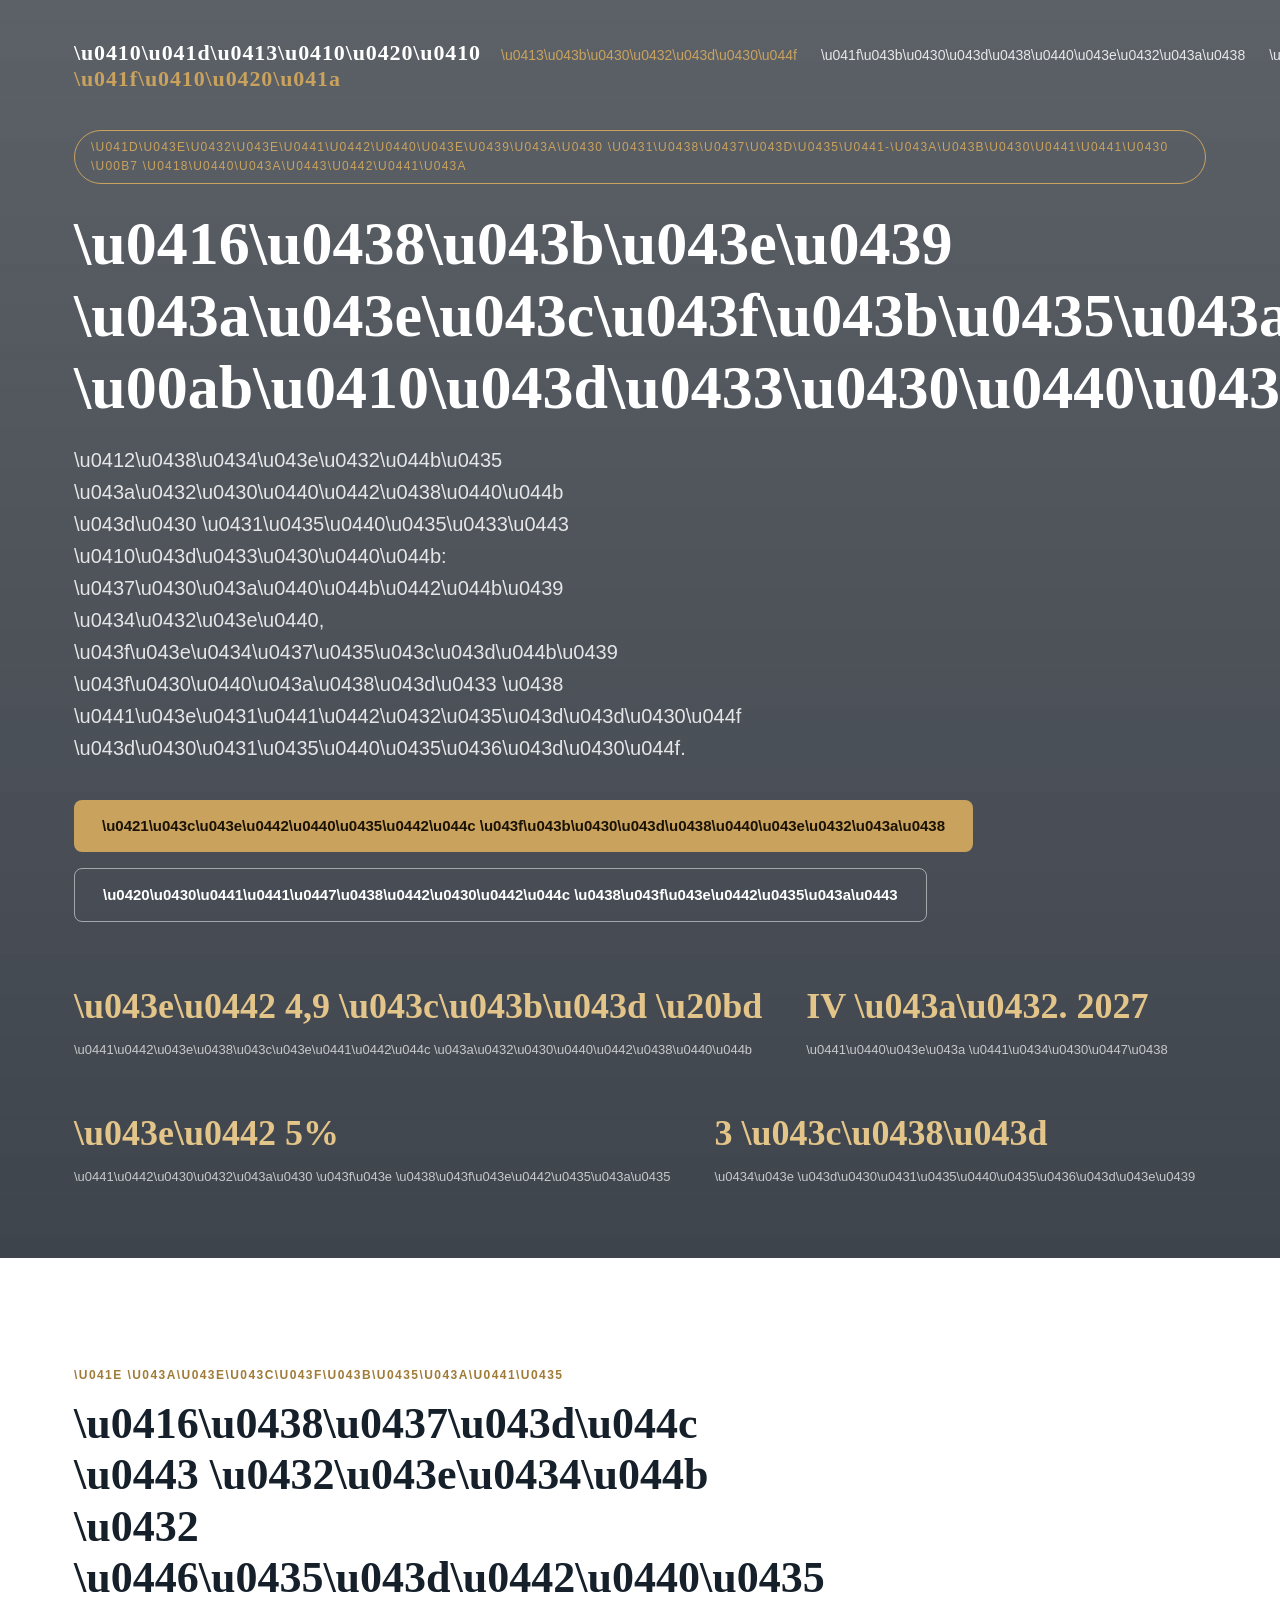
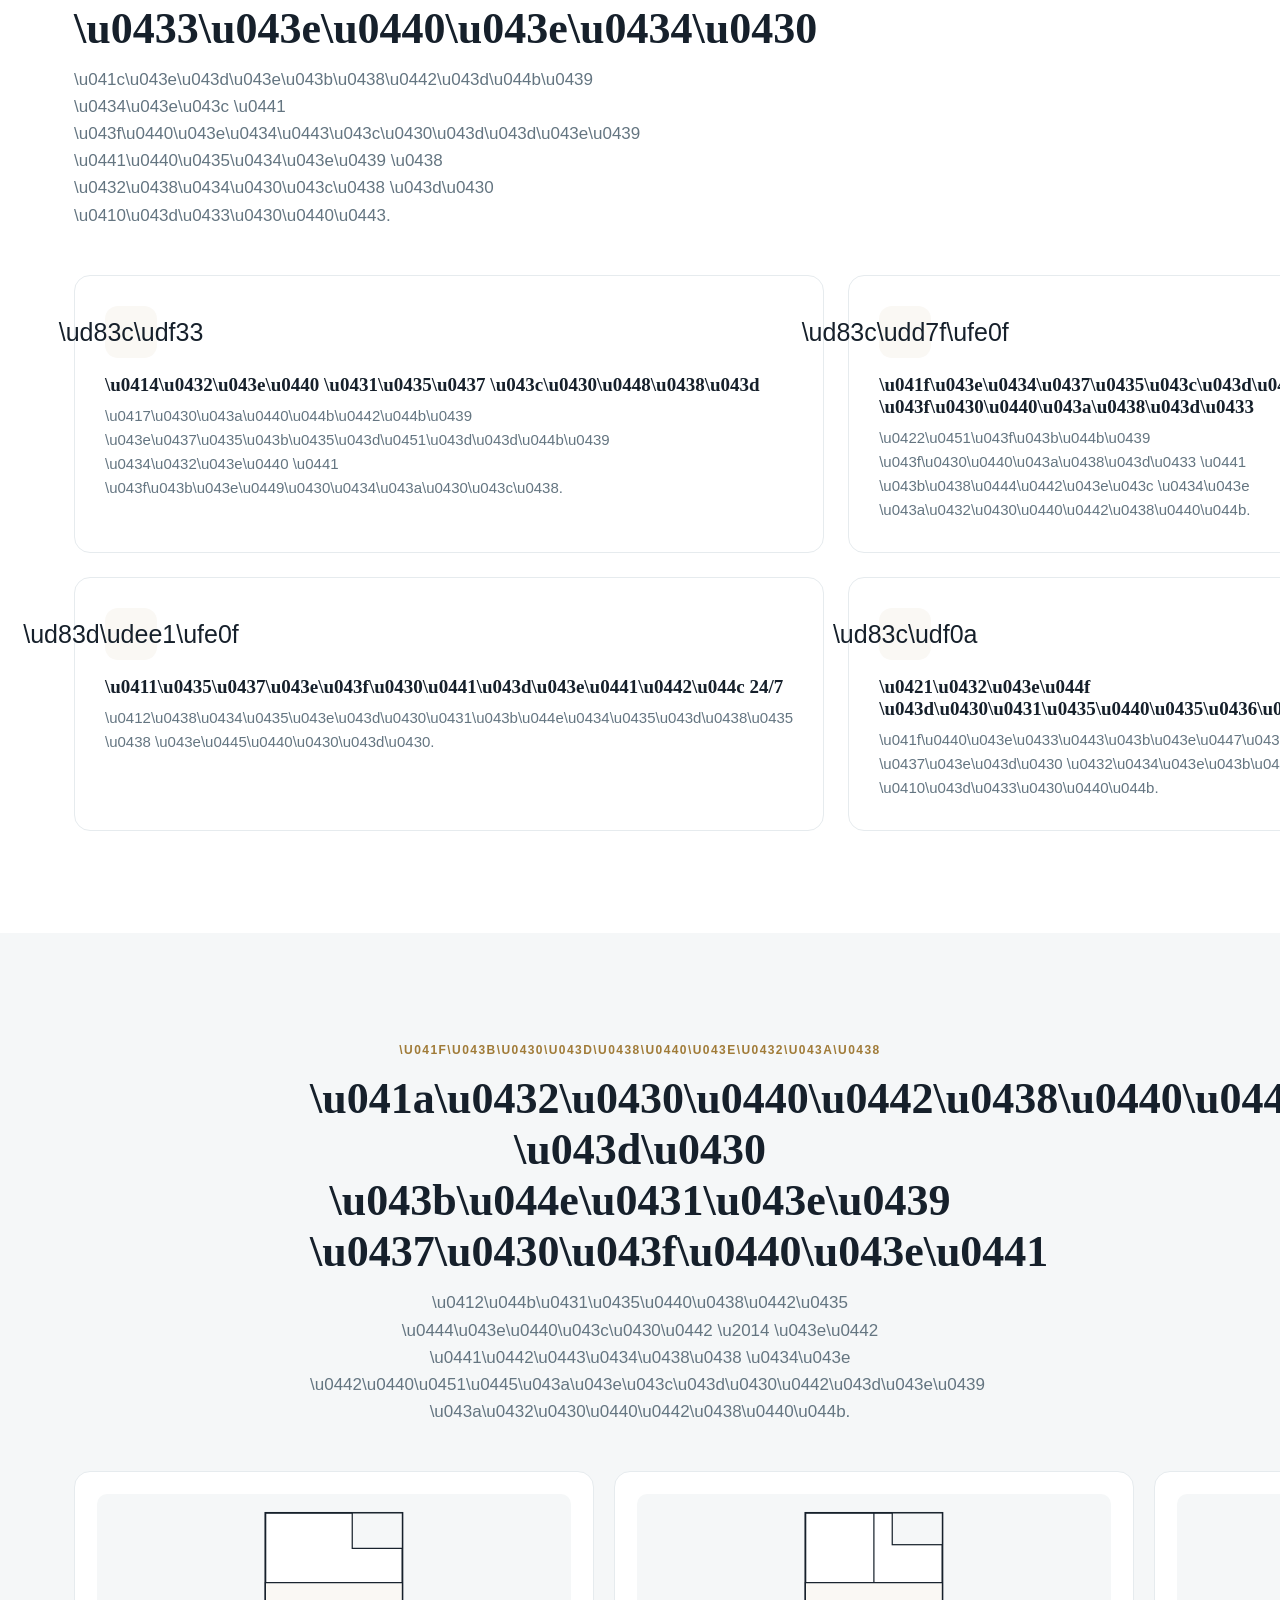
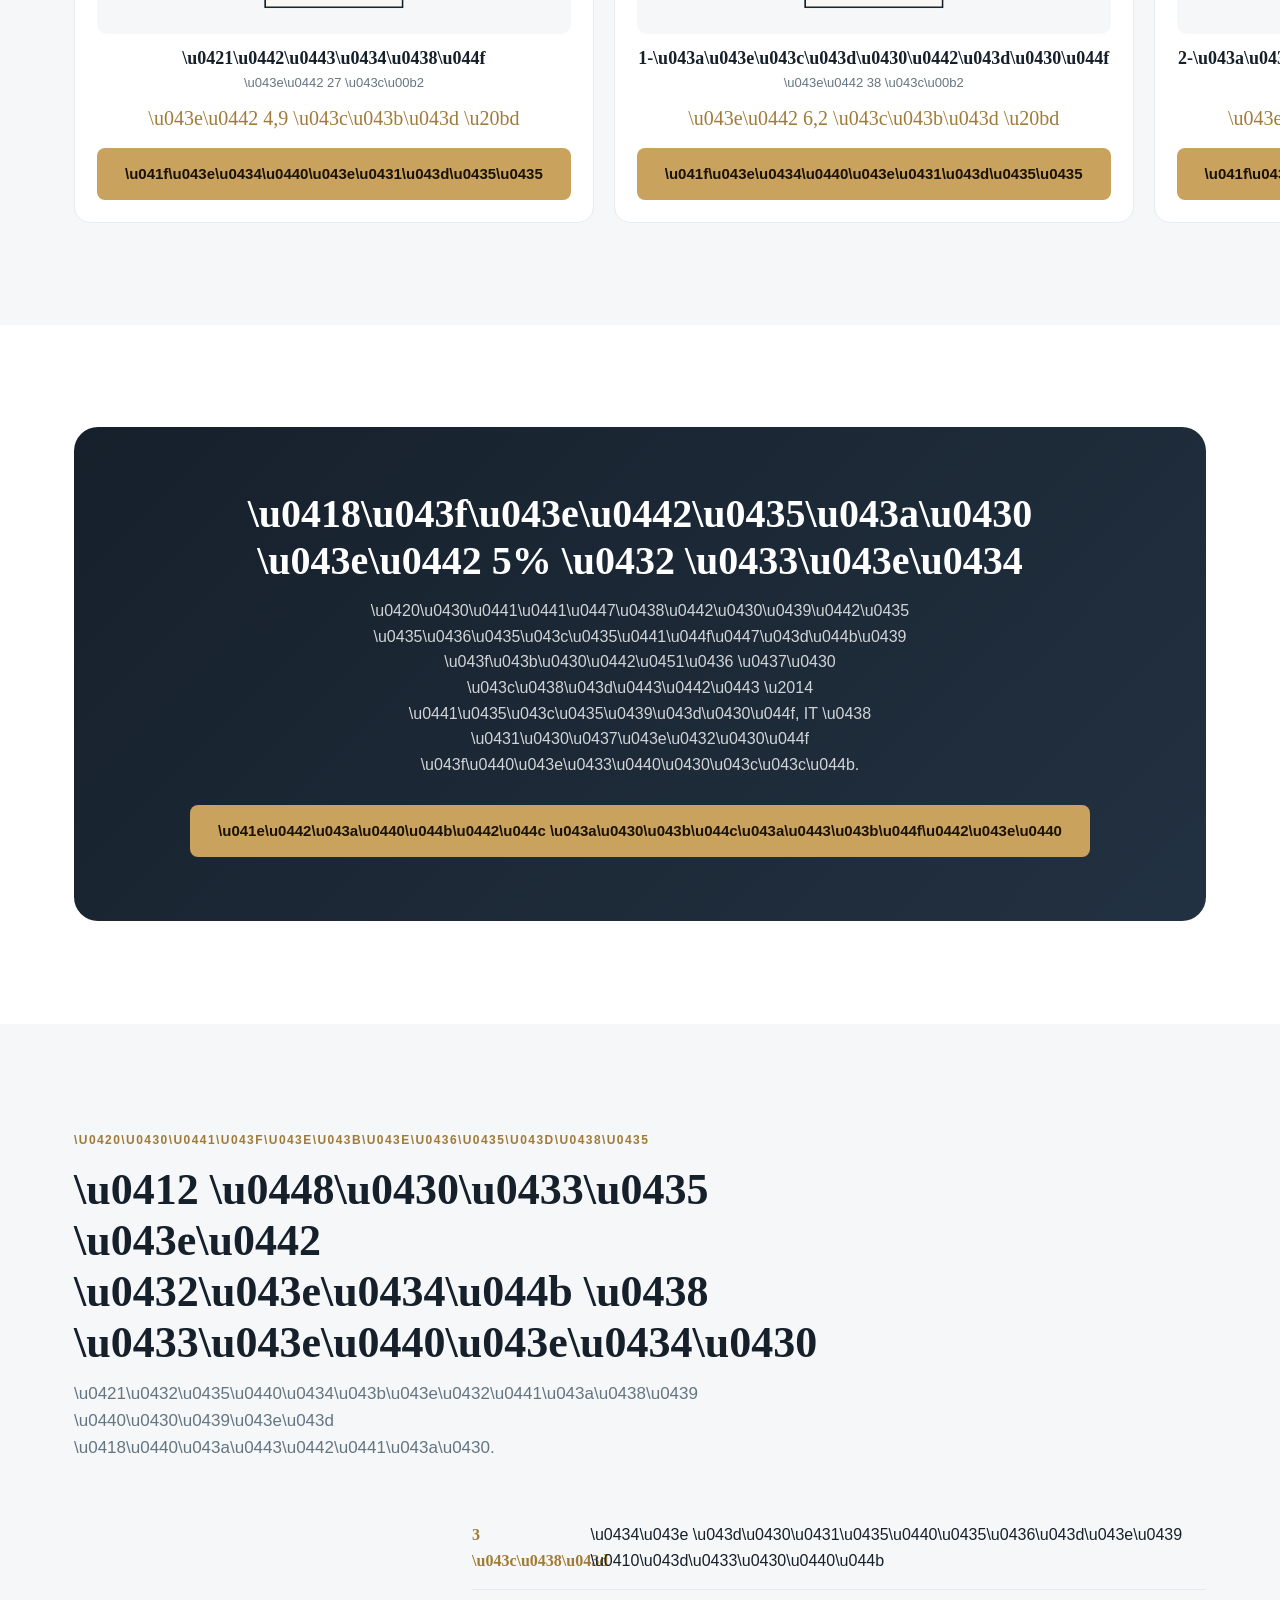
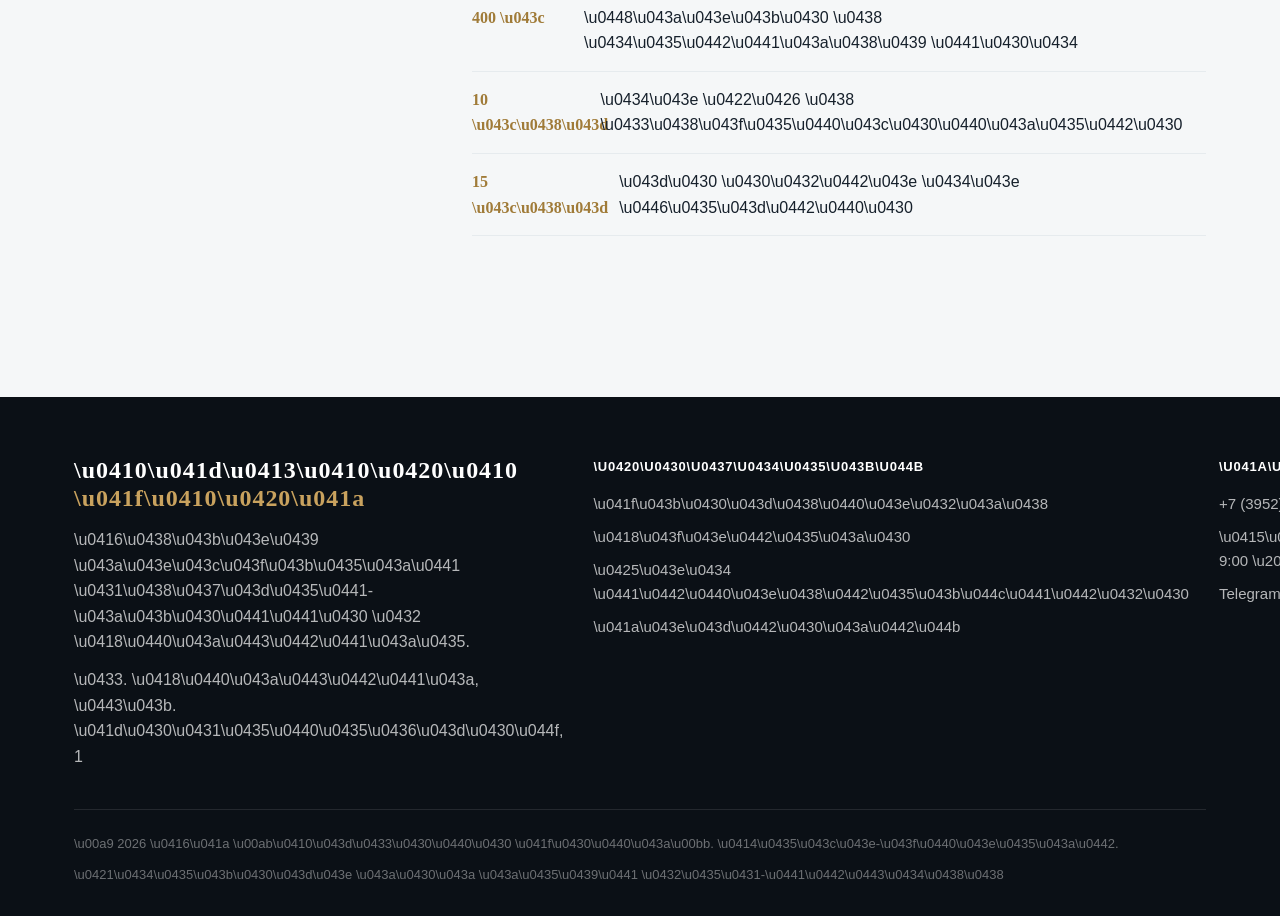
==== index.html @ db0d7a6c "Ядро сайта: style.css, app.js, index.html, .nojekyll" ====
<!DOCTYPE html>
<html lang="ru">
<head>
<meta charset="UTF-8">
<meta name="viewport" content="width=device-width, initial-scale=1.0">
<meta name="description" content="\u0416\u041a \u00ab\u0410\u043d\u0433\u0430\u0440\u0430 \u041f\u0430\u0440\u043a\u00bb \u2014 \u043d\u043e\u0432\u043e\u0441\u0442\u0440\u043e\u0439\u043a\u0430 \u0431\u0438\u0437\u043d\u0435\u0441-\u043a\u043b\u0430\u0441\u0441\u0430 \u0432 \u0418\u0440\u043a\u0443\u0442\u0441\u043a\u0435.">
<title>\u0416\u041a \u00ab\u0410\u043d\u0433\u0430\u0440\u0430 \u041f\u0430\u0440\u043a\u00bb \u2014 \u043d\u043e\u0432\u043e\u0441\u0442\u0440\u043e\u0439\u043a\u0430 \u0432 \u0418\u0440\u043a\u0443\u0442\u0441\u043a\u0435</title>
<link rel="stylesheet" href="style.css">
<script src="app.js" defer></script>
</head>
<body>
<header class="hdr" id="hdr"><div class="wrap nav">
  <a href="index.html" class="logo">\u0410\u041d\u0413\u0410\u0420\u0410<span> \u041f\u0410\u0420\u041a</span></a>
  <nav class="nav-links">
    <a href="index.html" class="active">\u0413\u043b\u0430\u0432\u043d\u0430\u044f</a>
    <a href="planirovki.html">\u041f\u043b\u0430\u043d\u0438\u0440\u043e\u0432\u043a\u0438</a>
    <a href="ipoteka.html">\u0418\u043f\u043e\u0442\u0435\u043a\u0430</a>
    <a href="progress.html">\u0425\u043e\u0434 \u0441\u0442\u0440\u043e\u0439\u043a\u0438</a>
    <a href="kontakty.html">\u041a\u043e\u043d\u0442\u0430\u043a\u0442\u044b</a>
  </nav>
  <div class="nav-right">
    <a href="tel:+73952505050" class="nav-phone">+7 (3952) 50-50-50</a>
    <a href="kontakty.html" class="btn">\u041e\u0441\u0442\u0430\u0432\u0438\u0442\u044c \u0437\u0430\u044f\u0432\u043a\u0443</a>
    <button class="burger" id="burger" aria-label="\u041c\u0435\u043d\u044e"><span></span><span></span><span></span></button>
  </div>
</div></header>
<div class="overlay" id="overlay"></div>
<nav class="mobile-menu" id="mobileMenu">
  <button class="m-close" id="mClose" aria-label="\u0417\u0430\u043a\u0440\u044b\u0442\u044c">&times;</button>
  <a href="index.html">\u0413\u043b\u0430\u0432\u043d\u0430\u044f</a>
  <a href="planirovki.html">\u041f\u043b\u0430\u043d\u0438\u0440\u043e\u0432\u043a\u0438</a>
  <a href="ipoteka.html">\u0418\u043f\u043e\u0442\u0435\u043a\u0430</a>
  <a href="progress.html">\u0425\u043e\u0434 \u0441\u0442\u0440\u043e\u0438\u0442\u0435\u043b\u044c\u0441\u0442\u0432\u0430</a>
  <a href="kontakty.html">\u041a\u043e\u043d\u0442\u0430\u043a\u0442\u044b</a>
  <a href="kontakty.html" class="btn">\u041e\u0441\u0442\u0430\u0432\u0438\u0442\u044c \u0437\u0430\u044f\u0432\u043a\u0443</a>
</nav>

<section class="hero"><div class="wrap">
  <span class="hero-tag">\u041d\u043e\u0432\u043e\u0441\u0442\u0440\u043e\u0439\u043a\u0430 \u0431\u0438\u0437\u043d\u0435\u0441-\u043a\u043b\u0430\u0441\u0441\u0430 \u00b7 \u0418\u0440\u043a\u0443\u0442\u0441\u043a</span>
  <h1>\u0416\u0438\u043b\u043e\u0439 \u043a\u043e\u043c\u043f\u043b\u0435\u043a\u0441 \u00ab\u0410\u043d\u0433\u0430\u0440\u0430&nbsp;\u041f\u0430\u0440\u043a\u00bb</h1>
  <p class="sub">\u0412\u0438\u0434\u043e\u0432\u044b\u0435 \u043a\u0432\u0430\u0440\u0442\u0438\u0440\u044b \u043d\u0430 \u0431\u0435\u0440\u0435\u0433\u0443 \u0410\u043d\u0433\u0430\u0440\u044b: \u0437\u0430\u043a\u0440\u044b\u0442\u044b\u0439 \u0434\u0432\u043e\u0440, \u043f\u043e\u0434\u0437\u0435\u043c\u043d\u044b\u0439 \u043f\u0430\u0440\u043a\u0438\u043d\u0433 \u0438 \u0441\u043e\u0431\u0441\u0442\u0432\u0435\u043d\u043d\u0430\u044f \u043d\u0430\u0431\u0435\u0440\u0435\u0436\u043d\u0430\u044f.</p>
  <div class="hero-cta">
    <a href="planirovki.html" class="btn">\u0421\u043c\u043e\u0442\u0440\u0435\u0442\u044c \u043f\u043b\u0430\u043d\u0438\u0440\u043e\u0432\u043a\u0438</a>
    <a href="ipoteka.html" class="btn btn-ghost">\u0420\u0430\u0441\u0441\u0447\u0438\u0442\u0430\u0442\u044c \u0438\u043f\u043e\u0442\u0435\u043a\u0443</a>
  </div>
  <div class="hero-stats">
    <div class="hstat"><b>\u043e\u0442 4,9 \u043c\u043b\u043d \u20bd</b><span>\u0441\u0442\u043e\u0438\u043c\u043e\u0441\u0442\u044c \u043a\u0432\u0430\u0440\u0442\u0438\u0440\u044b</span></div>
    <div class="hstat"><b>IV \u043a\u0432. 2027</b><span>\u0441\u0440\u043e\u043a \u0441\u0434\u0430\u0447\u0438</span></div>
    <div class="hstat"><b>\u043e\u0442 5%</b><span>\u0441\u0442\u0430\u0432\u043a\u0430 \u043f\u043e \u0438\u043f\u043e\u0442\u0435\u043a\u0435</span></div>
    <div class="hstat"><b>3 \u043c\u0438\u043d</b><span>\u0434\u043e \u043d\u0430\u0431\u0435\u0440\u0435\u0436\u043d\u043e\u0439</span></div>
  </div>
</div></section>

<section class="sec" id="about"><div class="wrap">
  <div class="sec-head reveal"><span class="sec-tag">\u041e \u043a\u043e\u043c\u043f\u043b\u0435\u043a\u0441\u0435</span><h2>\u0416\u0438\u0437\u043d\u044c \u0443 \u0432\u043e\u0434\u044b \u0432 \u0446\u0435\u043d\u0442\u0440\u0435 \u0433\u043e\u0440\u043e\u0434\u0430</h2><p>\u041c\u043e\u043d\u043e\u043b\u0438\u0442\u043d\u044b\u0439 \u0434\u043e\u043c \u0441 \u043f\u0440\u043e\u0434\u0443\u043c\u0430\u043d\u043d\u043e\u0439 \u0441\u0440\u0435\u0434\u043e\u0439 \u0438 \u0432\u0438\u0434\u0430\u043c\u0438 \u043d\u0430 \u0410\u043d\u0433\u0430\u0440\u0443.</p></div>
  <div class="adv-grid">
    <div class="adv reveal"><div class="ico">\ud83c\udf33</div><h3>\u0414\u0432\u043e\u0440 \u0431\u0435\u0437 \u043c\u0430\u0448\u0438\u043d</h3><p>\u0417\u0430\u043a\u0440\u044b\u0442\u044b\u0439 \u043e\u0437\u0435\u043b\u0435\u043d\u0451\u043d\u043d\u044b\u0439 \u0434\u0432\u043e\u0440 \u0441 \u043f\u043b\u043e\u0449\u0430\u0434\u043a\u0430\u043c\u0438.</p></div>
    <div class="adv reveal"><div class="ico">\ud83c\udd7f\ufe0f</div><h3>\u041f\u043e\u0434\u0437\u0435\u043c\u043d\u044b\u0439 \u043f\u0430\u0440\u043a\u0438\u043d\u0433</h3><p>\u0422\u0451\u043f\u043b\u044b\u0439 \u043f\u0430\u0440\u043a\u0438\u043d\u0433 \u0441 \u043b\u0438\u0444\u0442\u043e\u043c \u0434\u043e \u043a\u0432\u0430\u0440\u0442\u0438\u0440\u044b.</p></div>
    <div class="adv reveal"><div class="ico">\ud83c\udfdb\ufe0f</div><h3>\u0414\u0438\u0437\u0430\u0439\u043d\u0435\u0440\u0441\u043a\u0438\u0435 \u043b\u043e\u0431\u0431\u0438</h3><p>\u041f\u0430\u043d\u043e\u0440\u0430\u043c\u043d\u043e\u0435 \u043e\u0441\u0442\u0435\u043a\u043b\u0435\u043d\u0438\u0435 \u0438 \u0440\u0435\u0441\u0435\u043f\u0448\u0435\u043d.</p></div>
    <div class="adv reveal"><div class="ico">\ud83d\udee1\ufe0f</div><h3>\u0411\u0435\u0437\u043e\u043f\u0430\u0441\u043d\u043e\u0441\u0442\u044c 24/7</h3><p>\u0412\u0438\u0434\u0435\u043e\u043d\u0430\u0431\u043b\u044e\u0434\u0435\u043d\u0438\u0435 \u0438 \u043e\u0445\u0440\u0430\u043d\u0430.</p></div>
    <div class="adv reveal"><div class="ico">\ud83c\udf0a</div><h3>\u0421\u0432\u043e\u044f \u043d\u0430\u0431\u0435\u0440\u0435\u0436\u043d\u0430\u044f</h3><p>\u041f\u0440\u043e\u0433\u0443\u043b\u043e\u0447\u043d\u0430\u044f \u0437\u043e\u043d\u0430 \u0432\u0434\u043e\u043b\u044c \u0410\u043d\u0433\u0430\u0440\u044b.</p></div>
    <div class="adv reveal"><div class="ico">\u2728</div><h3>\u041e\u0442\u0434\u0435\u043b\u043a\u0430 \u043f\u043e\u0434 \u043a\u043b\u044e\u0447</h3><p>\u041a\u0432\u0430\u0440\u0442\u0438\u0440\u044b \u0441 \u0447\u0438\u0441\u0442\u043e\u0432\u043e\u0439 \u043e\u0442\u0434\u0435\u043b\u043a\u043e\u0439.</p></div>
  </div>
</div></section>

<section class="sec soft"><div class="wrap">
  <div class="sec-head center reveal"><span class="sec-tag">\u041f\u043b\u0430\u043d\u0438\u0440\u043e\u0432\u043a\u0438</span><h2>\u041a\u0432\u0430\u0440\u0442\u0438\u0440\u044b \u043d\u0430 \u043b\u044e\u0431\u043e\u0439 \u0437\u0430\u043f\u0440\u043e\u0441</h2><p>\u0412\u044b\u0431\u0435\u0440\u0438\u0442\u0435 \u0444\u043e\u0440\u043c\u0430\u0442 \u2014 \u043e\u0442 \u0441\u0442\u0443\u0434\u0438\u0438 \u0434\u043e \u0442\u0440\u0451\u0445\u043a\u043e\u043c\u043d\u0430\u0442\u043d\u043e\u0439 \u043a\u0432\u0430\u0440\u0442\u0438\u0440\u044b.</p></div>
  <div class="teaser-grid">
    <div class="teaser reveal"><div class="ts"><svg viewBox="0 0 240 170"><rect x="8" y="8" width="224" height="154" fill="#fff" stroke="#16202b" stroke-width="3"/><rect x="150" y="8" width="82" height="58" fill="#f5f7f8" stroke="#16202b" stroke-width="2"/><rect x="8" y="122" width="224" height="40" fill="#faf8f4" stroke="#16202b" stroke-width="2"/></svg></div><h3>\u0421\u0442\u0443\u0434\u0438\u044f</h3><div class="tspec">\u043e\u0442 27 \u043c\u00b2</div><div class="tp">\u043e\u0442 4,9 \u043c\u043b\u043d \u20bd</div><a href="planirovki.html" class="btn">\u041f\u043e\u0434\u0440\u043e\u0431\u043d\u0435\u0435</a></div>
    <div class="teaser reveal"><div class="ts"><svg viewBox="0 0 240 170"><rect x="8" y="8" width="224" height="154" fill="#fff" stroke="#16202b" stroke-width="3"/><line x1="120" y1="8" x2="120" y2="122" stroke="#16202b" stroke-width="2"/><rect x="150" y="8" width="82" height="52" fill="#f5f7f8" stroke="#16202b" stroke-width="2"/><rect x="8" y="122" width="224" height="40" fill="#faf8f4" stroke="#16202b" stroke-width="2"/></svg></div><h3>1-\u043a\u043e\u043c\u043d\u0430\u0442\u043d\u0430\u044f</h3><div class="tspec">\u043e\u0442 38 \u043c\u00b2</div><div class="tp">\u043e\u0442 6,2 \u043c\u043b\u043d \u20bd</div><a href="planirovki.html" class="btn">\u041f\u043e\u0434\u0440\u043e\u0431\u043d\u0435\u0435</a></div>
    <div class="teaser reveal"><div class="ts"><svg viewBox="0 0 240 170"><rect x="8" y="8" width="224" height="154" fill="#fff" stroke="#16202b" stroke-width="3"/><line x1="90" y1="8" x2="90" y2="122" stroke="#16202b" stroke-width="2"/><line x1="160" y1="8" x2="160" y2="122" stroke="#16202b" stroke-width="2"/><rect x="8" y="122" width="224" height="40" fill="#faf8f4" stroke="#16202b" stroke-width="2"/></svg></div><h3>2-\u043a\u043e\u043c\u043d\u0430\u0442\u043d\u0430\u044f</h3><div class="tspec">\u043e\u0442 56 \u043c\u00b2</div><div class="tp">\u043e\u0442 8,7 \u043c\u043b\u043d \u20bd</div><a href="planirovki.html" class="btn">\u041f\u043e\u0434\u0440\u043e\u0431\u043d\u0435\u0435</a></div>
    <div class="teaser reveal"><div class="ts"><svg viewBox="0 0 240 170"><rect x="8" y="8" width="224" height="154" fill="#fff" stroke="#16202b" stroke-width="3"/><line x1="80" y1="8" x2="80" y2="86" stroke="#16202b" stroke-width="2"/><line x1="160" y1="8" x2="160" y2="86" stroke="#16202b" stroke-width="2"/><line x1="8" y1="86" x2="232" y2="86" stroke="#16202b" stroke-width="2"/><line x1="124" y1="86" x2="124" y2="162" stroke="#16202b" stroke-width="2"/></svg></div><h3>3-\u043a\u043e\u043c\u043d\u0430\u0442\u043d\u0430\u044f</h3><div class="tspec">\u043e\u0442 78 \u043c\u00b2</div><div class="tp">\u043e\u0442 11,5 \u043c\u043b\u043d \u20bd</div><a href="planirovki.html" class="btn">\u041f\u043e\u0434\u0440\u043e\u0431\u043d\u0435\u0435</a></div>
  </div>
</div></section>

<section class="sec"><div class="wrap">
  <div class="cta-band reveal">
    <h2>\u0418\u043f\u043e\u0442\u0435\u043a\u0430 \u043e\u0442 5% \u0432 \u0433\u043e\u0434</h2>
    <p>\u0420\u0430\u0441\u0441\u0447\u0438\u0442\u0430\u0439\u0442\u0435 \u0435\u0436\u0435\u043c\u0435\u0441\u044f\u0447\u043d\u044b\u0439 \u043f\u043b\u0430\u0442\u0451\u0436 \u0437\u0430 \u043c\u0438\u043d\u0443\u0442\u0443 \u2014 \u0441\u0435\u043c\u0435\u0439\u043d\u0430\u044f, IT \u0438 \u0431\u0430\u0437\u043e\u0432\u0430\u044f \u043f\u0440\u043e\u0433\u0440\u0430\u043c\u043c\u044b.</p>
    <a href="ipoteka.html" class="btn">\u041e\u0442\u043a\u0440\u044b\u0442\u044c \u043a\u0430\u043b\u044c\u043a\u0443\u043b\u044f\u0442\u043e\u0440</a>
  </div>
</div></section>

<section class="sec soft" id="location"><div class="wrap">
  <div class="sec-head reveal"><span class="sec-tag">\u0420\u0430\u0441\u043f\u043e\u043b\u043e\u0436\u0435\u043d\u0438\u0435</span><h2>\u0412 \u0448\u0430\u0433\u0435 \u043e\u0442 \u0432\u043e\u0434\u044b \u0438 \u0433\u043e\u0440\u043e\u0434\u0430</h2><p>\u0421\u0432\u0435\u0440\u0434\u043b\u043e\u0432\u0441\u043a\u0438\u0439 \u0440\u0430\u0439\u043e\u043d \u0418\u0440\u043a\u0443\u0442\u0441\u043a\u0430.</p></div>
  <div class="loc-grid reveal">
    <div class="loc-map"><iframe src="https://yandex.ru/map-widget/v1/?ll=104.280700%2C52.278900&z=15&pt=104.280700,52.278900,pm2rdm" allowfullscreen loading="lazy"></iframe></div>
    <ul class="loc-list">
      <li><b>3 \u043c\u0438\u043d</b><span>\u0434\u043e \u043d\u0430\u0431\u0435\u0440\u0435\u0436\u043d\u043e\u0439 \u0410\u043d\u0433\u0430\u0440\u044b</span></li>
      <li><b>400 \u043c</b><span>\u0448\u043a\u043e\u043b\u0430 \u0438 \u0434\u0435\u0442\u0441\u043a\u0438\u0439 \u0441\u0430\u0434</span></li>
      <li><b>10 \u043c\u0438\u043d</b><span>\u0434\u043e \u0422\u0426 \u0438 \u0433\u0438\u043f\u0435\u0440\u043c\u0430\u0440\u043a\u0435\u0442\u0430</span></li>
      <li><b>15 \u043c\u0438\u043d</b><span>\u043d\u0430 \u0430\u0432\u0442\u043e \u0434\u043e \u0446\u0435\u043d\u0442\u0440\u0430</span></li>
    </ul>
  </div>
</div></section>

<footer class="ftr"><div class="wrap">
  <div class="ftr-grid">
    <div><a href="index.html" class="logo">\u0410\u041d\u0413\u0410\u0420\u0410<span> \u041f\u0410\u0420\u041a</span></a><p>\u0416\u0438\u043b\u043e\u0439 \u043a\u043e\u043c\u043f\u043b\u0435\u043a\u0441 \u0431\u0438\u0437\u043d\u0435\u0441-\u043a\u043b\u0430\u0441\u0441\u0430 \u0432 \u0418\u0440\u043a\u0443\u0442\u0441\u043a\u0435.</p><p style="margin-top:12px">\u0433. \u0418\u0440\u043a\u0443\u0442\u0441\u043a, \u0443\u043b. \u041d\u0430\u0431\u0435\u0440\u0435\u0436\u043d\u0430\u044f, 1</p></div>
    <div><h4>\u0420\u0430\u0437\u0434\u0435\u043b\u044b</h4><ul><li><a href="planirovki.html">\u041f\u043b\u0430\u043d\u0438\u0440\u043e\u0432\u043a\u0438</a></li><li><a href="ipoteka.html">\u0418\u043f\u043e\u0442\u0435\u043a\u0430</a></li><li><a href="progress.html">\u0425\u043e\u0434 \u0441\u0442\u0440\u043e\u0438\u0442\u0435\u043b\u044c\u0441\u0442\u0432\u0430</a></li><li><a href="kontakty.html">\u041a\u043e\u043d\u0442\u0430\u043a\u0442\u044b</a></li></ul></div>
    <div><h4>\u041a\u043e\u043d\u0442\u0430\u043a\u0442\u044b</h4><ul><li><a href="tel:+73952505050">+7 (3952) 50-50-50</a></li><li>\u0415\u0436\u0435\u0434\u043d\u0435\u0432\u043d\u043e 9:00 \u2013 20:00</li><li>Telegram \u00b7 WhatsApp</li></ul></div>
  </div>
  <div class="ftr-bot"><span>\u00a9 2026 \u0416\u041a \u00ab\u0410\u043d\u0433\u0430\u0440\u0430 \u041f\u0430\u0440\u043a\u00bb. \u0414\u0435\u043c\u043e-\u043f\u0440\u043e\u0435\u043a\u0442.</span><span>\u0421\u0434\u0435\u043b\u0430\u043d\u043e \u043a\u0430\u043a \u043a\u0435\u0439\u0441 \u0432\u0435\u0431-\u0441\u0442\u0443\u0434\u0438\u0438</span></div>
</div></footer>
</body>
</html>
---- style.css ----
*{margin:0;padding:0;box-sizing:border-box}
:root{--ink:#16202b;--bg:#0f1620;--muted:#647581;--gold:#c9a25e;--gold2:#e3c489;--gold-deep:#a07b38;--line:#e6ebee;--soft:#f5f7f8;--cream:#faf8f4}
html{scroll-behavior:smooth}
body{font-family:-apple-system,BlinkMacSystemFont,'Segoe UI',Roboto,Helvetica,Arial,sans-serif;color:var(--ink);line-height:1.6;background:#fff;overflow-x:hidden}
h1,h2,h3,.logo{font-family:Georgia,'Times New Roman',serif;font-weight:600;line-height:1.16}
.wrap{max-width:1180px;margin:0 auto;padding:0 24px}
a{color:inherit;text-decoration:none}
img{max-width:100%}
section[id]{scroll-margin-top:80px}
.btn{display:inline-block;background:var(--gold);color:#1a1205;padding:14px 28px;border-radius:8px;font-weight:600;border:0;cursor:pointer;transition:.2s;font-size:15px;font-family:inherit;text-align:center}
.btn:hover{background:var(--gold2);transform:translateY(-2px)}
.btn-ghost{background:transparent;border:1px solid rgba(255,255,255,.5);color:#fff}
.btn-ghost:hover{background:rgba(255,255,255,.12);transform:translateY(-2px)}
.hdr{position:fixed;top:0;left:0;right:0;z-index:50;padding:18px 0;transition:.3s}
.hdr.scrolled{background:rgba(15,22,32,.95);backdrop-filter:blur(10px);padding:12px 0;box-shadow:0 8px 30px rgba(0,0,0,.25)}
.nav{display:flex;align-items:center;justify-content:space-between;gap:20px}
.logo{color:#fff;font-size:22px;letter-spacing:.04em}
.logo span{color:var(--gold)}
.nav-links{display:flex;gap:24px}
.nav-links a{color:rgba(255,255,255,.85);font-size:14px;font-family:inherit;transition:.15s}
.nav-links a:hover,.nav-links a.active{color:var(--gold)}
.nav-right{display:flex;align-items:center;gap:18px}
.nav-phone{color:#fff;font-weight:600;font-size:15px;font-family:Georgia,serif}
.burger{display:none;flex-direction:column;gap:5px;background:none;border:0;cursor:pointer}
.burger span{width:26px;height:2px;background:#fff;display:block;border-radius:2px}
.mobile-menu{position:fixed;top:0;right:-100%;width:82%;max-width:320px;height:100%;background:var(--bg);z-index:60;padding:80px 30px;display:flex;flex-direction:column;gap:22px;transition:.32s}
.mobile-menu.open{right:0}
.mobile-menu a{color:#fff;font-size:18px}
.m-close{position:absolute;top:22px;right:24px;background:none;border:0;color:#fff;font-size:32px;cursor:pointer;line-height:1}
.overlay{position:fixed;inset:0;background:rgba(0,0,0,.5);z-index:55;opacity:0;visibility:hidden;transition:.3s}
.overlay.show{opacity:1;visibility:visible}
.hero{min-height:100vh;display:flex;align-items:center;background:linear-gradient(rgba(15,22,32,.68),rgba(15,22,32,.8)),url('https://images.unsplash.com/photo-1545324418-cc1a3fa10c00?auto=format&fit=crop&w=1600&q=80') center/cover;color:#fff;padding:130px 0 70px}
.hero-tag{display:inline-block;border:1px solid var(--gold);color:var(--gold);padding:7px 16px;border-radius:999px;font-size:12px;letter-spacing:.1em;text-transform:uppercase;margin-bottom:24px}
.hero h1{font-size:clamp(34px,6vw,62px);margin-bottom:20px;max-width:16ch}
.hero .sub{font-size:clamp(16px,2.2vw,20px);color:rgba(255,255,255,.85);max-width:48ch;margin-bottom:36px}
.hero-cta{display:flex;gap:16px;flex-wrap:wrap;margin-bottom:56px}
.hero-stats{display:flex;gap:44px;flex-wrap:wrap}
.hstat b{display:block;font-family:Georgia,serif;font-size:clamp(24px,4vw,36px);color:var(--gold2)}
.hstat span{font-size:13px;color:rgba(255,255,255,.7)}
.page-hero{background:linear-gradient(rgba(15,22,32,.82),rgba(15,22,32,.86)),url('https://images.unsplash.com/photo-1545324418-cc1a3fa10c00?auto=format&fit=crop&w=1600&q=80') center/cover;color:#fff;padding:150px 0 64px;text-align:center}
.page-hero h1{font-size:clamp(30px,5vw,52px);margin-bottom:14px}
.page-hero p{color:rgba(255,255,255,.82);max-width:600px;margin:0 auto;font-size:18px}
.crumbs{font-size:13px;color:rgba(255,255,255,.6);margin-bottom:16px;letter-spacing:.04em}
.crumbs a{color:var(--gold)}
.sec{padding:clamp(56px,8vw,104px) 0}
.sec.soft{background:var(--soft)}
.sec.dark{background:var(--bg);color:#fff}
.sec-head{max-width:660px;margin-bottom:46px}
.sec-head.center{margin-left:auto;margin-right:auto;text-align:center}
.sec-tag{color:var(--gold-deep);font-weight:700;font-size:12px;letter-spacing:.12em;text-transform:uppercase}
.sec.dark .sec-tag{color:var(--gold)}
.sec-head h2{font-size:clamp(28px,4.5vw,44px);margin:12px 0}
.sec-head p{color:var(--muted);font-size:17px}
.sec.dark .sec-head p{color:rgba(255,255,255,.7)}
.adv-grid{display:grid;grid-template-columns:repeat(3,1fr);gap:24px}
.adv{background:#fff;border:1px solid var(--line);border-radius:16px;padding:30px;transition:.2s}
.adv:hover{box-shadow:0 18px 40px rgba(15,22,32,.08);transform:translateY(-4px)}
.adv .ico{width:52px;height:52px;border-radius:13px;background:var(--cream);display:flex;align-items:center;justify-content:center;font-size:25px;margin-bottom:16px}
.adv h3{font-size:19px;margin-bottom:8px}
.adv p{color:var(--muted);font-size:15px}
.teaser-grid{display:grid;grid-template-columns:repeat(4,1fr);gap:20px}
.teaser{background:#fff;border:1px solid var(--line);border-radius:16px;padding:22px;text-align:center;transition:.2s;display:flex;flex-direction:column}
.teaser:hover{box-shadow:0 14px 34px rgba(15,22,32,.08);transform:translateY(-4px)}
.teaser .ts{background:var(--soft);border-radius:10px;padding:14px;margin-bottom:14px}
.teaser .ts svg{width:100%;height:auto;max-height:104px}
.teaser h3{font-size:18px}
.teaser .tspec{color:var(--muted);font-size:13px;margin-top:4px}
.teaser .tp{color:var(--gold-deep);font-family:Georgia,serif;font-size:20px;margin:8px 0 14px}
.teaser .btn{margin-top:auto}
.filter{display:flex;gap:10px;flex-wrap:wrap;margin-bottom:34px}
.filter button{padding:10px 20px;border:1px solid var(--line);background:#fff;border-radius:999px;cursor:pointer;font:inherit;font-weight:600;color:var(--muted);transition:.15s}
.filter button.on{background:var(--ink);color:#fff;border-color:var(--ink)}
.cat-grid{display:grid;grid-template-columns:repeat(3,1fr);gap:24px}
.cat{background:#fff;border:1px solid var(--line);border-radius:16px;overflow:hidden;transition:.2s;display:flex;flex-direction:column}
.cat:hover{box-shadow:0 18px 40px rgba(15,22,32,.08);transform:translateY(-4px)}
.cat .cat-svg{background:var(--soft);padding:22px}
.cat .cat-svg svg{width:100%;height:auto;max-height:150px;display:block}
.cat .cat-body{padding:24px;display:flex;flex-direction:column;gap:6px;flex:1}
.cat .cat-type{font-family:Georgia,serif;font-size:21px}
.cat .cat-spec{color:var(--muted);font-size:14px}
.cat .cat-price{font-family:Georgia,serif;font-size:24px;color:var(--gold-deep);margin:6px 0 14px}
.cat .btn{margin-top:auto}
.plan-card{display:grid;grid-template-columns:1fr 1fr;gap:40px;align-items:center;background:#fff;border:1px solid var(--line);border-radius:20px;padding:clamp(24px,4vw,40px)}
.mort{display:grid;grid-template-columns:1.05fr .95fr;gap:36px;background:#fff;border:1px solid var(--line);border-radius:20px;padding:clamp(24px,4vw,40px)}
.mctrl{margin-bottom:26px}
.mctrl label{display:flex;justify-content:space-between;font-weight:600;margin-bottom:12px;font-size:15px}
.mctrl label b{color:var(--gold-deep);font-family:Georgia,serif}
.mctrl input[type=range]{width:100%;accent-color:var(--gold);height:4px}
.mpreset{display:flex;gap:8px;margin-top:10px;flex-wrap:wrap}
.mpreset button{padding:8px 14px;border:1px solid var(--line);background:#fff;border-radius:8px;cursor:pointer;font:inherit;font-size:13px;color:var(--muted)}
.mpreset button.on{border-color:var(--gold);color:var(--gold-deep);background:var(--cream);font-weight:600}
.mres{background:var(--bg);color:#fff;border-radius:16px;padding:clamp(24px,3vw,36px);display:flex;flex-direction:column;justify-content:center}
.mres .cap{font-size:14px;color:rgba(255,255,255,.7)}
.mres .pay{font-family:Georgia,serif;font-size:clamp(30px,5vw,44px);color:var(--gold2);margin:6px 0 8px}
.mres .row{display:flex;justify-content:space-between;padding:11px 0;border-bottom:1px solid rgba(255,255,255,.12);font-size:14px;color:rgba(255,255,255,.8)}
.mres .row b{color:#fff}
.programs{display:grid;grid-template-columns:repeat(3,1fr);gap:24px}
.prog-card2{background:#fff;border:1px solid var(--line);border-radius:16px;padding:28px}
.prog-card2 .rate{font-family:Georgia,serif;font-size:34px;color:var(--gold-deep)}
.prog-card2 h3{margin:6px 0 8px;font-size:19px}
.prog-card2 p{color:var(--muted);font-size:14px}
.faq details{background:#fff;border:1px solid var(--line);border-radius:12px;padding:18px 22px;margin-bottom:12px}
.faq summary{font-weight:600;cursor:pointer;list-style:none}
.faq summary::-webkit-details-marker{display:none}
.faq p{color:var(--muted);margin-top:10px}
.loc-grid{display:grid;grid-template-columns:1fr 1fr;gap:36px;align-items:stretch}
.loc-map iframe{width:100%;height:100%;min-height:380px;border:0;border-radius:16px}
.loc-list{list-style:none}
.loc-list li{display:flex;gap:16px;padding:15px 0;border-bottom:1px solid var(--line);font-size:16px}
.loc-list li b{color:var(--gold-deep);min-width:96px;font-family:Georgia,serif}
.map-full iframe{width:100%;height:420px;border:0;border-radius:16px;margin-bottom:40px}
.prog{display:grid;grid-template-columns:repeat(3,1fr);gap:24px}
.pcard{background:rgba(255,255,255,.05);border:1px solid rgba(255,255,255,.12);border-radius:16px;padding:28px}
.pcard h3{color:#fff;font-size:20px;margin-bottom:8px}
.pcard .pct{color:var(--gold2);font-family:Georgia,serif;font-size:26px}
.pbar{height:8px;background:rgba(255,255,255,.15);border-radius:99px;overflow:hidden;margin:12px 0}
.pbar i{display:block;height:100%;background:linear-gradient(90deg,var(--gold),var(--gold2))}
.pcard p{color:rgba(255,255,255,.6);font-size:14px;margin-top:6px}
.tl{list-style:none;margin-top:10px;max-width:700px}
.tl li{position:relative;padding:0 0 26px 28px;border-left:2px solid var(--line)}
.tl li:last-child{padding-bottom:0}
.tl li::before{content:'';position:absolute;left:-7px;top:3px;width:12px;height:12px;border-radius:50%;background:var(--gold)}
.tl b{display:block;font-family:Georgia,serif;font-size:17px}
.tl span{color:var(--muted);font-size:14px}
.cta-band{background:linear-gradient(135deg,#16202b,#223141);border-radius:24px;padding:clamp(36px,6vw,64px);color:#fff;text-align:center}
.cta-band h2{font-size:clamp(26px,4vw,40px);margin-bottom:14px;color:#fff}
.cta-band p{color:rgba(255,255,255,.8);max-width:560px;margin:0 auto 28px}
.form-wrap{background:linear-gradient(135deg,#16202b,#223141);border-radius:24px;padding:clamp(30px,5vw,56px);color:#fff;display:grid;grid-template-columns:1fr 1fr;gap:40px;align-items:center}
.form-wrap h2{font-size:clamp(26px,4vw,38px);margin-bottom:14px;color:#fff}
.form-wrap .ftext p{color:rgba(255,255,255,.75)}
form .field{margin-bottom:14px}
form input{width:100%;padding:15px 18px;border-radius:10px;border:1px solid rgba(255,255,255,.2);background:rgba(255,255,255,.06);color:#fff;font:inherit}
form input::placeholder{color:rgba(255,255,255,.5)}
form .btn{width:100%;margin-top:6px}
.form-ok{display:none;background:rgba(201,162,94,.15);border:1px solid var(--gold);border-radius:12px;padding:22px;color:var(--gold2);font-size:16px}
.form-note{font-size:12px;color:rgba(255,255,255,.5);margin-top:12px}
.contacts-grid{display:grid;grid-template-columns:repeat(3,1fr);gap:24px;margin-bottom:36px}
.cinfo{background:#fff;border:1px solid var(--line);border-radius:16px;padding:28px}
.cinfo .ico{font-size:26px;margin-bottom:10px}
.cinfo h3{font-size:17px;margin-bottom:6px}
.cinfo p{color:var(--muted);font-size:15px}
.cinfo a{color:var(--gold-deep)}
.ftr{background:#0b1016;color:rgba(255,255,255,.7);padding:60px 0 30px}
.ftr-grid{display:grid;grid-template-columns:2fr 1fr 1fr;gap:30px;margin-bottom:40px}
.ftr .logo{font-size:24px;margin-bottom:14px;display:inline-block}
.ftr h4{color:#fff;margin-bottom:14px;font-family:inherit;font-size:13px;text-transform:uppercase;letter-spacing:.06em}
.ftr ul{list-style:none}
.ftr li{margin-bottom:9px;font-size:15px}
.ftr-bot{border-top:1px solid rgba(255,255,255,.1);padding-top:24px;display:flex;justify-content:space-between;flex-wrap:wrap;gap:10px;font-size:13px;color:rgba(255,255,255,.4)}
.reveal{opacity:0;transform:translateY(26px);transition:.7s cubic-bezier(.2,.7,.3,1)}
.reveal.vis{opacity:1;transform:none}
@media(max-width:900px){.adv-grid{grid-template-columns:1fr 1fr}.prog{grid-template-columns:1fr}.cat-grid{grid-template-columns:1fr 1fr}.teaser-grid{grid-template-columns:1fr 1fr}.programs{grid-template-columns:1fr}.contacts-grid{grid-template-columns:1fr}.ftr-grid{grid-template-columns:1fr 1fr}}
@media(max-width:760px){.nav-links,.nav-phone{display:none}.burger{display:flex}.plan-card,.mort,.loc-grid,.form-wrap{grid-template-columns:1fr}.adv-grid,.cat-grid,.teaser-grid{grid-template-columns:1fr}.hero-stats{gap:26px}.loc-map iframe{min-height:300px}.ftr-grid{grid-template-columns:1fr}.map-full iframe{height:300px}}
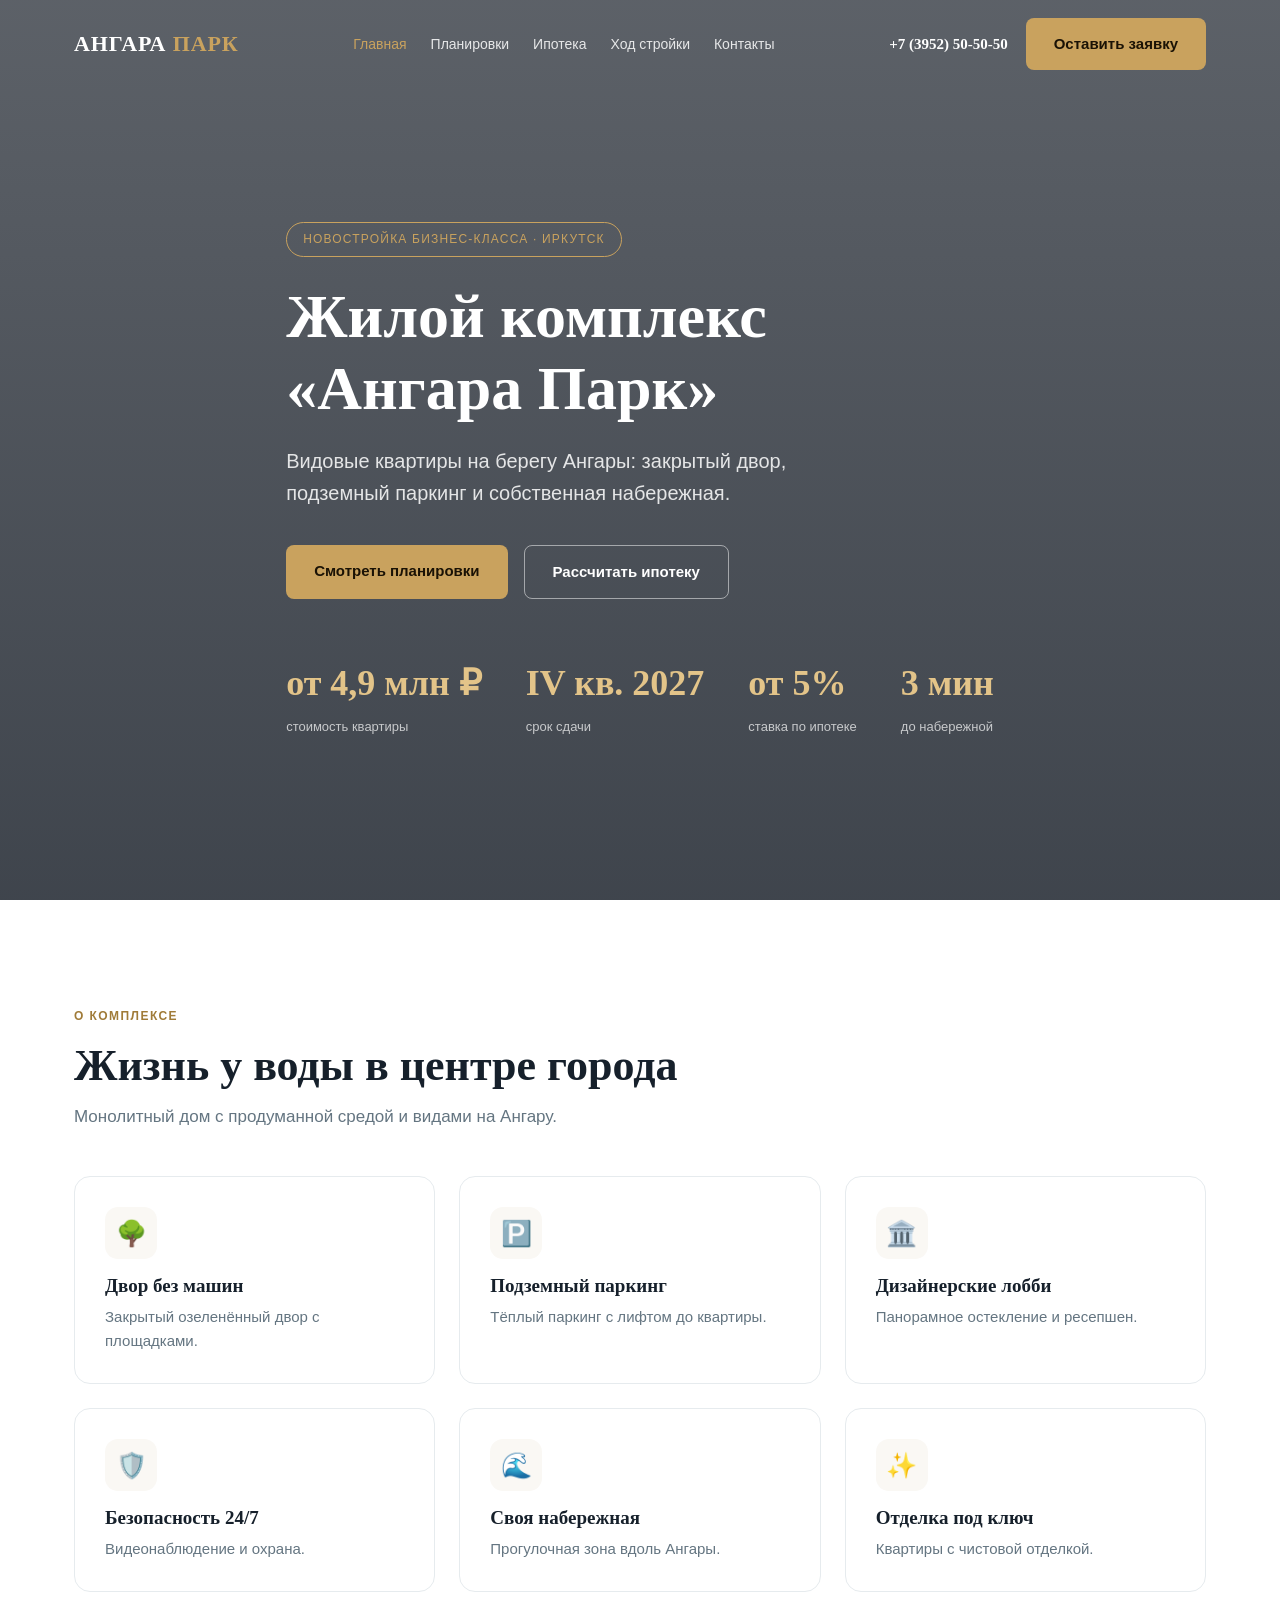
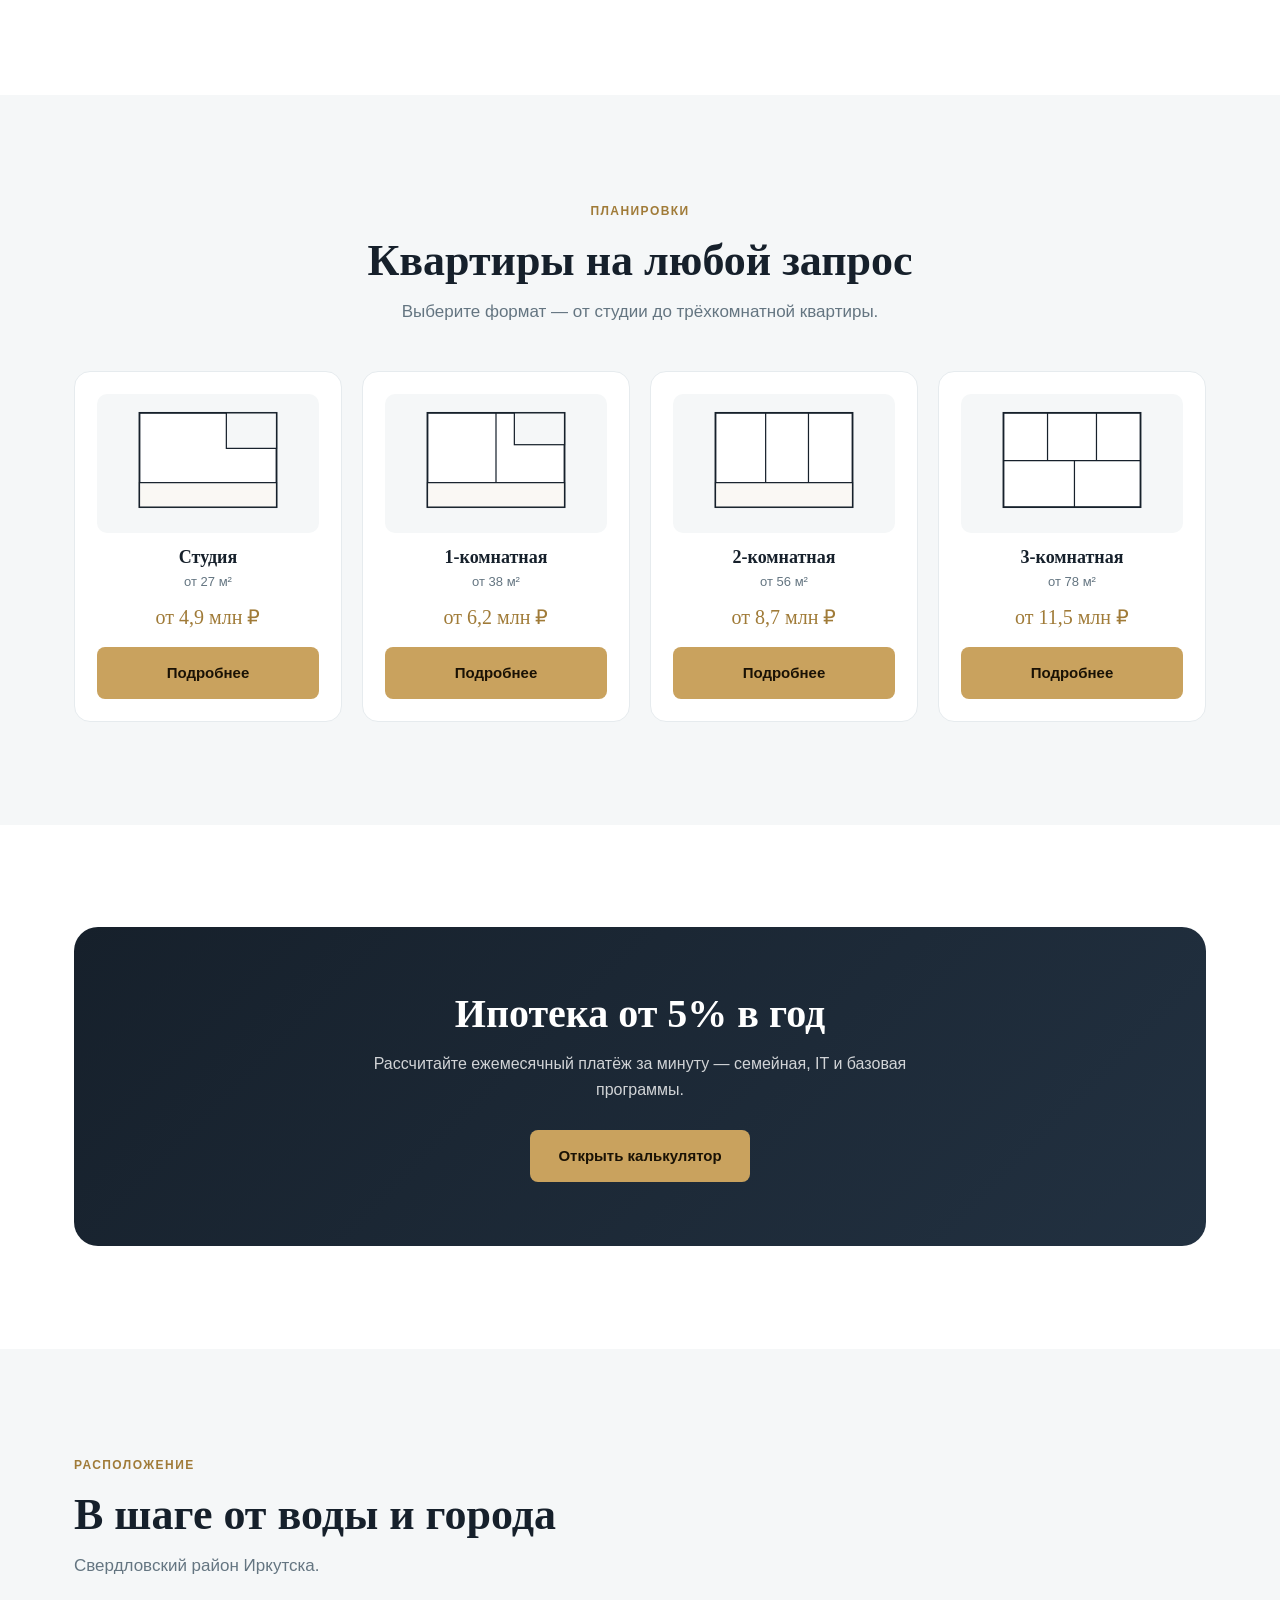
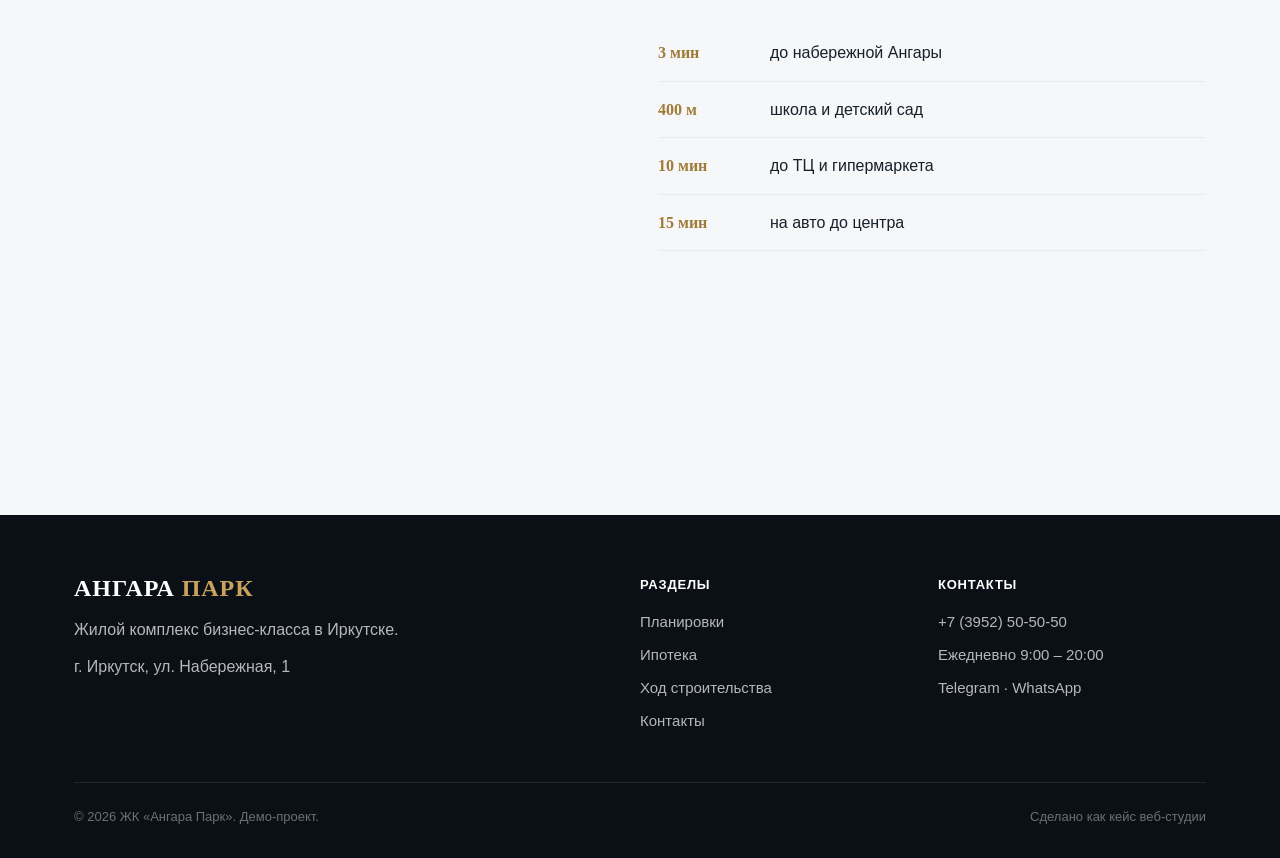
==== commit b792d6be: "Fix encoding: real Cyrillic in index.html" ====
--- a/index.html
+++ b/index.html
@@ -3,104 +3,104 @@
 <head>
 <meta charset="UTF-8">
 <meta name="viewport" content="width=device-width, initial-scale=1.0">
-<meta name="description" content="\u0416\u041a \u00ab\u0410\u043d\u0433\u0430\u0440\u0430 \u041f\u0430\u0440\u043a\u00bb \u2014 \u043d\u043e\u0432\u043e\u0441\u0442\u0440\u043e\u0439\u043a\u0430 \u0431\u0438\u0437\u043d\u0435\u0441-\u043a\u043b\u0430\u0441\u0441\u0430 \u0432 \u0418\u0440\u043a\u0443\u0442\u0441\u043a\u0435.">
-<title>\u0416\u041a \u00ab\u0410\u043d\u0433\u0430\u0440\u0430 \u041f\u0430\u0440\u043a\u00bb \u2014 \u043d\u043e\u0432\u043e\u0441\u0442\u0440\u043e\u0439\u043a\u0430 \u0432 \u0418\u0440\u043a\u0443\u0442\u0441\u043a\u0435</title>
+<meta name="description" content="ЖК «Ангара Парк» — новостройка бизнес-класса в Иркутске.">
+<title>ЖК «Ангара Парк» — новостройка в Иркутске</title>
 <link rel="stylesheet" href="style.css">
 <script src="app.js" defer></script>
 </head>
 <body>
 <header class="hdr" id="hdr"><div class="wrap nav">
-  <a href="index.html" class="logo">\u0410\u041d\u0413\u0410\u0420\u0410<span> \u041f\u0410\u0420\u041a</span></a>
+  <a href="index.html" class="logo">АНГАРА<span> ПАРК</span></a>
   <nav class="nav-links">
-    <a href="index.html" class="active">\u0413\u043b\u0430\u0432\u043d\u0430\u044f</a>
-    <a href="planirovki.html">\u041f\u043b\u0430\u043d\u0438\u0440\u043e\u0432\u043a\u0438</a>
-    <a href="ipoteka.html">\u0418\u043f\u043e\u0442\u0435\u043a\u0430</a>
-    <a href="progress.html">\u0425\u043e\u0434 \u0441\u0442\u0440\u043e\u0439\u043a\u0438</a>
-    <a href="kontakty.html">\u041a\u043e\u043d\u0442\u0430\u043a\u0442\u044b</a>
+    <a href="index.html" class="active">Главная</a>
+    <a href="planirovki.html">Планировки</a>
+    <a href="ipoteka.html">Ипотека</a>
+    <a href="progress.html">Ход стройки</a>
+    <a href="kontakty.html">Контакты</a>
   </nav>
   <div class="nav-right">
     <a href="tel:+73952505050" class="nav-phone">+7 (3952) 50-50-50</a>
-    <a href="kontakty.html" class="btn">\u041e\u0441\u0442\u0430\u0432\u0438\u0442\u044c \u0437\u0430\u044f\u0432\u043a\u0443</a>
-    <button class="burger" id="burger" aria-label="\u041c\u0435\u043d\u044e"><span></span><span></span><span></span></button>
+    <a href="kontakty.html" class="btn">Оставить заявку</a>
+    <button class="burger" id="burger" aria-label="Меню"><span></span><span></span><span></span></button>
   </div>
 </div></header>
 <div class="overlay" id="overlay"></div>
 <nav class="mobile-menu" id="mobileMenu">
-  <button class="m-close" id="mClose" aria-label="\u0417\u0430\u043a\u0440\u044b\u0442\u044c">&times;</button>
-  <a href="index.html">\u0413\u043b\u0430\u0432\u043d\u0430\u044f</a>
-  <a href="planirovki.html">\u041f\u043b\u0430\u043d\u0438\u0440\u043e\u0432\u043a\u0438</a>
-  <a href="ipoteka.html">\u0418\u043f\u043e\u0442\u0435\u043a\u0430</a>
-  <a href="progress.html">\u0425\u043e\u0434 \u0441\u0442\u0440\u043e\u0438\u0442\u0435\u043b\u044c\u0441\u0442\u0432\u0430</a>
-  <a href="kontakty.html">\u041a\u043e\u043d\u0442\u0430\u043a\u0442\u044b</a>
-  <a href="kontakty.html" class="btn">\u041e\u0441\u0442\u0430\u0432\u0438\u0442\u044c \u0437\u0430\u044f\u0432\u043a\u0443</a>
+  <button class="m-close" id="mClose" aria-label="Закрыть">&times;</button>
+  <a href="index.html">Главная</a>
+  <a href="planirovki.html">Планировки</a>
+  <a href="ipoteka.html">Ипотека</a>
+  <a href="progress.html">Ход строительства</a>
+  <a href="kontakty.html">Контакты</a>
+  <a href="kontakty.html" class="btn">Оставить заявку</a>
 </nav>
 
 <section class="hero"><div class="wrap">
-  <span class="hero-tag">\u041d\u043e\u0432\u043e\u0441\u0442\u0440\u043e\u0439\u043a\u0430 \u0431\u0438\u0437\u043d\u0435\u0441-\u043a\u043b\u0430\u0441\u0441\u0430 \u00b7 \u0418\u0440\u043a\u0443\u0442\u0441\u043a</span>
-  <h1>\u0416\u0438\u043b\u043e\u0439 \u043a\u043e\u043c\u043f\u043b\u0435\u043a\u0441 \u00ab\u0410\u043d\u0433\u0430\u0440\u0430&nbsp;\u041f\u0430\u0440\u043a\u00bb</h1>
-  <p class="sub">\u0412\u0438\u0434\u043e\u0432\u044b\u0435 \u043a\u0432\u0430\u0440\u0442\u0438\u0440\u044b \u043d\u0430 \u0431\u0435\u0440\u0435\u0433\u0443 \u0410\u043d\u0433\u0430\u0440\u044b: \u0437\u0430\u043a\u0440\u044b\u0442\u044b\u0439 \u0434\u0432\u043e\u0440, \u043f\u043e\u0434\u0437\u0435\u043c\u043d\u044b\u0439 \u043f\u0430\u0440\u043a\u0438\u043d\u0433 \u0438 \u0441\u043e\u0431\u0441\u0442\u0432\u0435\u043d\u043d\u0430\u044f \u043d\u0430\u0431\u0435\u0440\u0435\u0436\u043d\u0430\u044f.</p>
+  <span class="hero-tag">Новостройка бизнес-класса · Иркутск</span>
+  <h1>Жилой комплекс «Ангара&nbsp;Парк»</h1>
+  <p class="sub">Видовые квартиры на берегу Ангары: закрытый двор, подземный паркинг и собственная набережная.</p>
   <div class="hero-cta">
-    <a href="planirovki.html" class="btn">\u0421\u043c\u043e\u0442\u0440\u0435\u0442\u044c \u043f\u043b\u0430\u043d\u0438\u0440\u043e\u0432\u043a\u0438</a>
-    <a href="ipoteka.html" class="btn btn-ghost">\u0420\u0430\u0441\u0441\u0447\u0438\u0442\u0430\u0442\u044c \u0438\u043f\u043e\u0442\u0435\u043a\u0443</a>
+    <a href="planirovki.html" class="btn">Смотреть планировки</a>
+    <a href="ipoteka.html" class="btn btn-ghost">Рассчитать ипотеку</a>
   </div>
   <div class="hero-stats">
-    <div class="hstat"><b>\u043e\u0442 4,9 \u043c\u043b\u043d \u20bd</b><span>\u0441\u0442\u043e\u0438\u043c\u043e\u0441\u0442\u044c \u043a\u0432\u0430\u0440\u0442\u0438\u0440\u044b</span></div>
-    <div class="hstat"><b>IV \u043a\u0432. 2027</b><span>\u0441\u0440\u043e\u043a \u0441\u0434\u0430\u0447\u0438</span></div>
-    <div class="hstat"><b>\u043e\u0442 5%</b><span>\u0441\u0442\u0430\u0432\u043a\u0430 \u043f\u043e \u0438\u043f\u043e\u0442\u0435\u043a\u0435</span></div>
-    <div class="hstat"><b>3 \u043c\u0438\u043d</b><span>\u0434\u043e \u043d\u0430\u0431\u0435\u0440\u0435\u0436\u043d\u043e\u0439</span></div>
+    <div class="hstat"><b>от 4,9 млн ₽</b><span>стоимость квартиры</span></div>
+    <div class="hstat"><b>IV кв. 2027</b><span>срок сдачи</span></div>
+    <div class="hstat"><b>от 5%</b><span>ставка по ипотеке</span></div>
+    <div class="hstat"><b>3 мин</b><span>до набережной</span></div>
   </div>
 </div></section>
 
 <section class="sec" id="about"><div class="wrap">
-  <div class="sec-head reveal"><span class="sec-tag">\u041e \u043a\u043e\u043c\u043f\u043b\u0435\u043a\u0441\u0435</span><h2>\u0416\u0438\u0437\u043d\u044c \u0443 \u0432\u043e\u0434\u044b \u0432 \u0446\u0435\u043d\u0442\u0440\u0435 \u0433\u043e\u0440\u043e\u0434\u0430</h2><p>\u041c\u043e\u043d\u043e\u043b\u0438\u0442\u043d\u044b\u0439 \u0434\u043e\u043c \u0441 \u043f\u0440\u043e\u0434\u0443\u043c\u0430\u043d\u043d\u043e\u0439 \u0441\u0440\u0435\u0434\u043e\u0439 \u0438 \u0432\u0438\u0434\u0430\u043c\u0438 \u043d\u0430 \u0410\u043d\u0433\u0430\u0440\u0443.</p></div>
+  <div class="sec-head reveal"><span class="sec-tag">О комплексе</span><h2>Жизнь у воды в центре города</h2><p>Монолитный дом с продуманной средой и видами на Ангару.</p></div>
   <div class="adv-grid">
-    <div class="adv reveal"><div class="ico">\ud83c\udf33</div><h3>\u0414\u0432\u043e\u0440 \u0431\u0435\u0437 \u043c\u0430\u0448\u0438\u043d</h3><p>\u0417\u0430\u043a\u0440\u044b\u0442\u044b\u0439 \u043e\u0437\u0435\u043b\u0435\u043d\u0451\u043d\u043d\u044b\u0439 \u0434\u0432\u043e\u0440 \u0441 \u043f\u043b\u043e\u0449\u0430\u0434\u043a\u0430\u043c\u0438.</p></div>
-    <div class="adv reveal"><div class="ico">\ud83c\udd7f\ufe0f</div><h3>\u041f\u043e\u0434\u0437\u0435\u043c\u043d\u044b\u0439 \u043f\u0430\u0440\u043a\u0438\u043d\u0433</h3><p>\u0422\u0451\u043f\u043b\u044b\u0439 \u043f\u0430\u0440\u043a\u0438\u043d\u0433 \u0441 \u043b\u0438\u0444\u0442\u043e\u043c \u0434\u043e \u043a\u0432\u0430\u0440\u0442\u0438\u0440\u044b.</p></div>
-    <div class="adv reveal"><div class="ico">\ud83c\udfdb\ufe0f</div><h3>\u0414\u0438\u0437\u0430\u0439\u043d\u0435\u0440\u0441\u043a\u0438\u0435 \u043b\u043e\u0431\u0431\u0438</h3><p>\u041f\u0430\u043d\u043e\u0440\u0430\u043c\u043d\u043e\u0435 \u043e\u0441\u0442\u0435\u043a\u043b\u0435\u043d\u0438\u0435 \u0438 \u0440\u0435\u0441\u0435\u043f\u0448\u0435\u043d.</p></div>
-    <div class="adv reveal"><div class="ico">\ud83d\udee1\ufe0f</div><h3>\u0411\u0435\u0437\u043e\u043f\u0430\u0441\u043d\u043e\u0441\u0442\u044c 24/7</h3><p>\u0412\u0438\u0434\u0435\u043e\u043d\u0430\u0431\u043b\u044e\u0434\u0435\u043d\u0438\u0435 \u0438 \u043e\u0445\u0440\u0430\u043d\u0430.</p></div>
-    <div class="adv reveal"><div class="ico">\ud83c\udf0a</div><h3>\u0421\u0432\u043e\u044f \u043d\u0430\u0431\u0435\u0440\u0435\u0436\u043d\u0430\u044f</h3><p>\u041f\u0440\u043e\u0433\u0443\u043b\u043e\u0447\u043d\u0430\u044f \u0437\u043e\u043d\u0430 \u0432\u0434\u043e\u043b\u044c \u0410\u043d\u0433\u0430\u0440\u044b.</p></div>
-    <div class="adv reveal"><div class="ico">\u2728</div><h3>\u041e\u0442\u0434\u0435\u043b\u043a\u0430 \u043f\u043e\u0434 \u043a\u043b\u044e\u0447</h3><p>\u041a\u0432\u0430\u0440\u0442\u0438\u0440\u044b \u0441 \u0447\u0438\u0441\u0442\u043e\u0432\u043e\u0439 \u043e\u0442\u0434\u0435\u043b\u043a\u043e\u0439.</p></div>
+    <div class="adv reveal"><div class="ico">🌳</div><h3>Двор без машин</h3><p>Закрытый озеленённый двор с площадками.</p></div>
+    <div class="adv reveal"><div class="ico">🅿️</div><h3>Подземный паркинг</h3><p>Тёплый паркинг с лифтом до квартиры.</p></div>
+    <div class="adv reveal"><div class="ico">🏛️</div><h3>Дизайнерские лобби</h3><p>Панорамное остекление и ресепшен.</p></div>
+    <div class="adv reveal"><div class="ico">🛡️</div><h3>Безопасность 24/7</h3><p>Видеонаблюдение и охрана.</p></div>
+    <div class="adv reveal"><div class="ico">🌊</div><h3>Своя набережная</h3><p>Прогулочная зона вдоль Ангары.</p></div>
+    <div class="adv reveal"><div class="ico">✨</div><h3>Отделка под ключ</h3><p>Квартиры с чистовой отделкой.</p></div>
   </div>
 </div></section>
 
 <section class="sec soft"><div class="wrap">
-  <div class="sec-head center reveal"><span class="sec-tag">\u041f\u043b\u0430\u043d\u0438\u0440\u043e\u0432\u043a\u0438</span><h2>\u041a\u0432\u0430\u0440\u0442\u0438\u0440\u044b \u043d\u0430 \u043b\u044e\u0431\u043e\u0439 \u0437\u0430\u043f\u0440\u043e\u0441</h2><p>\u0412\u044b\u0431\u0435\u0440\u0438\u0442\u0435 \u0444\u043e\u0440\u043c\u0430\u0442 \u2014 \u043e\u0442 \u0441\u0442\u0443\u0434\u0438\u0438 \u0434\u043e \u0442\u0440\u0451\u0445\u043a\u043e\u043c\u043d\u0430\u0442\u043d\u043e\u0439 \u043a\u0432\u0430\u0440\u0442\u0438\u0440\u044b.</p></div>
+  <div class="sec-head center reveal"><span class="sec-tag">Планировки</span><h2>Квартиры на любой запрос</h2><p>Выберите формат — от студии до трёхкомнатной квартиры.</p></div>
   <div class="teaser-grid">
-    <div class="teaser reveal"><div class="ts"><svg viewBox="0 0 240 170"><rect x="8" y="8" width="224" height="154" fill="#fff" stroke="#16202b" stroke-width="3"/><rect x="150" y="8" width="82" height="58" fill="#f5f7f8" stroke="#16202b" stroke-width="2"/><rect x="8" y="122" width="224" height="40" fill="#faf8f4" stroke="#16202b" stroke-width="2"/></svg></div><h3>\u0421\u0442\u0443\u0434\u0438\u044f</h3><div class="tspec">\u043e\u0442 27 \u043c\u00b2</div><div class="tp">\u043e\u0442 4,9 \u043c\u043b\u043d \u20bd</div><a href="planirovki.html" class="btn">\u041f\u043e\u0434\u0440\u043e\u0431\u043d\u0435\u0435</a></div>
-    <div class="teaser reveal"><div class="ts"><svg viewBox="0 0 240 170"><rect x="8" y="8" width="224" height="154" fill="#fff" stroke="#16202b" stroke-width="3"/><line x1="120" y1="8" x2="120" y2="122" stroke="#16202b" stroke-width="2"/><rect x="150" y="8" width="82" height="52" fill="#f5f7f8" stroke="#16202b" stroke-width="2"/><rect x="8" y="122" width="224" height="40" fill="#faf8f4" stroke="#16202b" stroke-width="2"/></svg></div><h3>1-\u043a\u043e\u043c\u043d\u0430\u0442\u043d\u0430\u044f</h3><div class="tspec">\u043e\u0442 38 \u043c\u00b2</div><div class="tp">\u043e\u0442 6,2 \u043c\u043b\u043d \u20bd</div><a href="planirovki.html" class="btn">\u041f\u043e\u0434\u0440\u043e\u0431\u043d\u0435\u0435</a></div>
-    <div class="teaser reveal"><div class="ts"><svg viewBox="0 0 240 170"><rect x="8" y="8" width="224" height="154" fill="#fff" stroke="#16202b" stroke-width="3"/><line x1="90" y1="8" x2="90" y2="122" stroke="#16202b" stroke-width="2"/><line x1="160" y1="8" x2="160" y2="122" stroke="#16202b" stroke-width="2"/><rect x="8" y="122" width="224" height="40" fill="#faf8f4" stroke="#16202b" stroke-width="2"/></svg></div><h3>2-\u043a\u043e\u043c\u043d\u0430\u0442\u043d\u0430\u044f</h3><div class="tspec">\u043e\u0442 56 \u043c\u00b2</div><div class="tp">\u043e\u0442 8,7 \u043c\u043b\u043d \u20bd</div><a href="planirovki.html" class="btn">\u041f\u043e\u0434\u0440\u043e\u0431\u043d\u0435\u0435</a></div>
-    <div class="teaser reveal"><div class="ts"><svg viewBox="0 0 240 170"><rect x="8" y="8" width="224" height="154" fill="#fff" stroke="#16202b" stroke-width="3"/><line x1="80" y1="8" x2="80" y2="86" stroke="#16202b" stroke-width="2"/><line x1="160" y1="8" x2="160" y2="86" stroke="#16202b" stroke-width="2"/><line x1="8" y1="86" x2="232" y2="86" stroke="#16202b" stroke-width="2"/><line x1="124" y1="86" x2="124" y2="162" stroke="#16202b" stroke-width="2"/></svg></div><h3>3-\u043a\u043e\u043c\u043d\u0430\u0442\u043d\u0430\u044f</h3><div class="tspec">\u043e\u0442 78 \u043c\u00b2</div><div class="tp">\u043e\u0442 11,5 \u043c\u043b\u043d \u20bd</div><a href="planirovki.html" class="btn">\u041f\u043e\u0434\u0440\u043e\u0431\u043d\u0435\u0435</a></div>
+    <div class="teaser reveal"><div class="ts"><svg viewBox="0 0 240 170"><rect x="8" y="8" width="224" height="154" fill="#fff" stroke="#16202b" stroke-width="3"/><rect x="150" y="8" width="82" height="58" fill="#f5f7f8" stroke="#16202b" stroke-width="2"/><rect x="8" y="122" width="224" height="40" fill="#faf8f4" stroke="#16202b" stroke-width="2"/></svg></div><h3>Студия</h3><div class="tspec">от 27 м²</div><div class="tp">от 4,9 млн ₽</div><a href="planirovki.html" class="btn">Подробнее</a></div>
+    <div class="teaser reveal"><div class="ts"><svg viewBox="0 0 240 170"><rect x="8" y="8" width="224" height="154" fill="#fff" stroke="#16202b" stroke-width="3"/><line x1="120" y1="8" x2="120" y2="122" stroke="#16202b" stroke-width="2"/><rect x="150" y="8" width="82" height="52" fill="#f5f7f8" stroke="#16202b" stroke-width="2"/><rect x="8" y="122" width="224" height="40" fill="#faf8f4" stroke="#16202b" stroke-width="2"/></svg></div><h3>1-комнатная</h3><div class="tspec">от 38 м²</div><div class="tp">от 6,2 млн ₽</div><a href="planirovki.html" class="btn">Подробнее</a></div>
+    <div class="teaser reveal"><div class="ts"><svg viewBox="0 0 240 170"><rect x="8" y="8" width="224" height="154" fill="#fff" stroke="#16202b" stroke-width="3"/><line x1="90" y1="8" x2="90" y2="122" stroke="#16202b" stroke-width="2"/><line x1="160" y1="8" x2="160" y2="122" stroke="#16202b" stroke-width="2"/><rect x="8" y="122" width="224" height="40" fill="#faf8f4" stroke="#16202b" stroke-width="2"/></svg></div><h3>2-комнатная</h3><div class="tspec">от 56 м²</div><div class="tp">от 8,7 млн ₽</div><a href="planirovki.html" class="btn">Подробнее</a></div>
+    <div class="teaser reveal"><div class="ts"><svg viewBox="0 0 240 170"><rect x="8" y="8" width="224" height="154" fill="#fff" stroke="#16202b" stroke-width="3"/><line x1="80" y1="8" x2="80" y2="86" stroke="#16202b" stroke-width="2"/><line x1="160" y1="8" x2="160" y2="86" stroke="#16202b" stroke-width="2"/><line x1="8" y1="86" x2="232" y2="86" stroke="#16202b" stroke-width="2"/><line x1="124" y1="86" x2="124" y2="162" stroke="#16202b" stroke-width="2"/></svg></div><h3>3-комнатная</h3><div class="tspec">от 78 м²</div><div class="tp">от 11,5 млн ₽</div><a href="planirovki.html" class="btn">Подробнее</a></div>
   </div>
 </div></section>
 
 <section class="sec"><div class="wrap">
   <div class="cta-band reveal">
-    <h2>\u0418\u043f\u043e\u0442\u0435\u043a\u0430 \u043e\u0442 5% \u0432 \u0433\u043e\u0434</h2>
-    <p>\u0420\u0430\u0441\u0441\u0447\u0438\u0442\u0430\u0439\u0442\u0435 \u0435\u0436\u0435\u043c\u0435\u0441\u044f\u0447\u043d\u044b\u0439 \u043f\u043b\u0430\u0442\u0451\u0436 \u0437\u0430 \u043c\u0438\u043d\u0443\u0442\u0443 \u2014 \u0441\u0435\u043c\u0435\u0439\u043d\u0430\u044f, IT \u0438 \u0431\u0430\u0437\u043e\u0432\u0430\u044f \u043f\u0440\u043e\u0433\u0440\u0430\u043c\u043c\u044b.</p>
-    <a href="ipoteka.html" class="btn">\u041e\u0442\u043a\u0440\u044b\u0442\u044c \u043a\u0430\u043b\u044c\u043a\u0443\u043b\u044f\u0442\u043e\u0440</a>
+    <h2>Ипотека от 5% в год</h2>
+    <p>Рассчитайте ежемесячный платёж за минуту — семейная, IT и базовая программы.</p>
+    <a href="ipoteka.html" class="btn">Открыть калькулятор</a>
   </div>
 </div></section>
 
 <section class="sec soft" id="location"><div class="wrap">
-  <div class="sec-head reveal"><span class="sec-tag">\u0420\u0430\u0441\u043f\u043e\u043b\u043e\u0436\u0435\u043d\u0438\u0435</span><h2>\u0412 \u0448\u0430\u0433\u0435 \u043e\u0442 \u0432\u043e\u0434\u044b \u0438 \u0433\u043e\u0440\u043e\u0434\u0430</h2><p>\u0421\u0432\u0435\u0440\u0434\u043b\u043e\u0432\u0441\u043a\u0438\u0439 \u0440\u0430\u0439\u043e\u043d \u0418\u0440\u043a\u0443\u0442\u0441\u043a\u0430.</p></div>
+  <div class="sec-head reveal"><span class="sec-tag">Расположение</span><h2>В шаге от воды и города</h2><p>Свердловский район Иркутска.</p></div>
   <div class="loc-grid reveal">
     <div class="loc-map"><iframe src="https://yandex.ru/map-widget/v1/?ll=104.280700%2C52.278900&z=15&pt=104.280700,52.278900,pm2rdm" allowfullscreen loading="lazy"></iframe></div>
     <ul class="loc-list">
-      <li><b>3 \u043c\u0438\u043d</b><span>\u0434\u043e \u043d\u0430\u0431\u0435\u0440\u0435\u0436\u043d\u043e\u0439 \u0410\u043d\u0433\u0430\u0440\u044b</span></li>
-      <li><b>400 \u043c</b><span>\u0448\u043a\u043e\u043b\u0430 \u0438 \u0434\u0435\u0442\u0441\u043a\u0438\u0439 \u0441\u0430\u0434</span></li>
-      <li><b>10 \u043c\u0438\u043d</b><span>\u0434\u043e \u0422\u0426 \u0438 \u0433\u0438\u043f\u0435\u0440\u043c\u0430\u0440\u043a\u0435\u0442\u0430</span></li>
-      <li><b>15 \u043c\u0438\u043d</b><span>\u043d\u0430 \u0430\u0432\u0442\u043e \u0434\u043e \u0446\u0435\u043d\u0442\u0440\u0430</span></li>
+      <li><b>3 мин</b><span>до набережной Ангары</span></li>
+      <li><b>400 м</b><span>школа и детский сад</span></li>
+      <li><b>10 мин</b><span>до ТЦ и гипермаркета</span></li>
+      <li><b>15 мин</b><span>на авто до центра</span></li>
     </ul>
   </div>
 </div></section>
 
 <footer class="ftr"><div class="wrap">
   <div class="ftr-grid">
-    <div><a href="index.html" class="logo">\u0410\u041d\u0413\u0410\u0420\u0410<span> \u041f\u0410\u0420\u041a</span></a><p>\u0416\u0438\u043b\u043e\u0439 \u043a\u043e\u043c\u043f\u043b\u0435\u043a\u0441 \u0431\u0438\u0437\u043d\u0435\u0441-\u043a\u043b\u0430\u0441\u0441\u0430 \u0432 \u0418\u0440\u043a\u0443\u0442\u0441\u043a\u0435.</p><p style="margin-top:12px">\u0433. \u0418\u0440\u043a\u0443\u0442\u0441\u043a, \u0443\u043b. \u041d\u0430\u0431\u0435\u0440\u0435\u0436\u043d\u0430\u044f, 1</p></div>
-    <div><h4>\u0420\u0430\u0437\u0434\u0435\u043b\u044b</h4><ul><li><a href="planirovki.html">\u041f\u043b\u0430\u043d\u0438\u0440\u043e\u0432\u043a\u0438</a></li><li><a href="ipoteka.html">\u0418\u043f\u043e\u0442\u0435\u043a\u0430</a></li><li><a href="progress.html">\u0425\u043e\u0434 \u0441\u0442\u0440\u043e\u0438\u0442\u0435\u043b\u044c\u0441\u0442\u0432\u0430</a></li><li><a href="kontakty.html">\u041a\u043e\u043d\u0442\u0430\u043a\u0442\u044b</a></li></ul></div>
-    <div><h4>\u041a\u043e\u043d\u0442\u0430\u043a\u0442\u044b</h4><ul><li><a href="tel:+73952505050">+7 (3952) 50-50-50</a></li><li>\u0415\u0436\u0435\u0434\u043d\u0435\u0432\u043d\u043e 9:00 \u2013 20:00</li><li>Telegram \u00b7 WhatsApp</li></ul></div>
+    <div><a href="index.html" class="logo">АНГАРА<span> ПАРК</span></a><p>Жилой комплекс бизнес-класса в Иркутске.</p><p style="margin-top:12px">г. Иркутск, ул. Набережная, 1</p></div>
+    <div><h4>Разделы</h4><ul><li><a href="planirovki.html">Планировки</a></li><li><a href="ipoteka.html">Ипотека</a></li><li><a href="progress.html">Ход строительства</a></li><li><a href="kontakty.html">Контакты</a></li></ul></div>
+    <div><h4>Контакты</h4><ul><li><a href="tel:+73952505050">+7 (3952) 50-50-50</a></li><li>Ежедневно 9:00 – 20:00</li><li>Telegram · WhatsApp</li></ul></div>
   </div>
-  <div class="ftr-bot"><span>\u00a9 2026 \u0416\u041a \u00ab\u0410\u043d\u0433\u0430\u0440\u0430 \u041f\u0430\u0440\u043a\u00bb. \u0414\u0435\u043c\u043e-\u043f\u0440\u043e\u0435\u043a\u0442.</span><span>\u0421\u0434\u0435\u043b\u0430\u043d\u043e \u043a\u0430\u043a \u043a\u0435\u0439\u0441 \u0432\u0435\u0431-\u0441\u0442\u0443\u0434\u0438\u0438</span></div>
+  <div class="ftr-bot"><span>© 2026 ЖК «Ангара Парк». Демо-проект.</span><span>Сделано как кейс веб-студии</span></div>
 </div></footer>
 </body>
 </html>
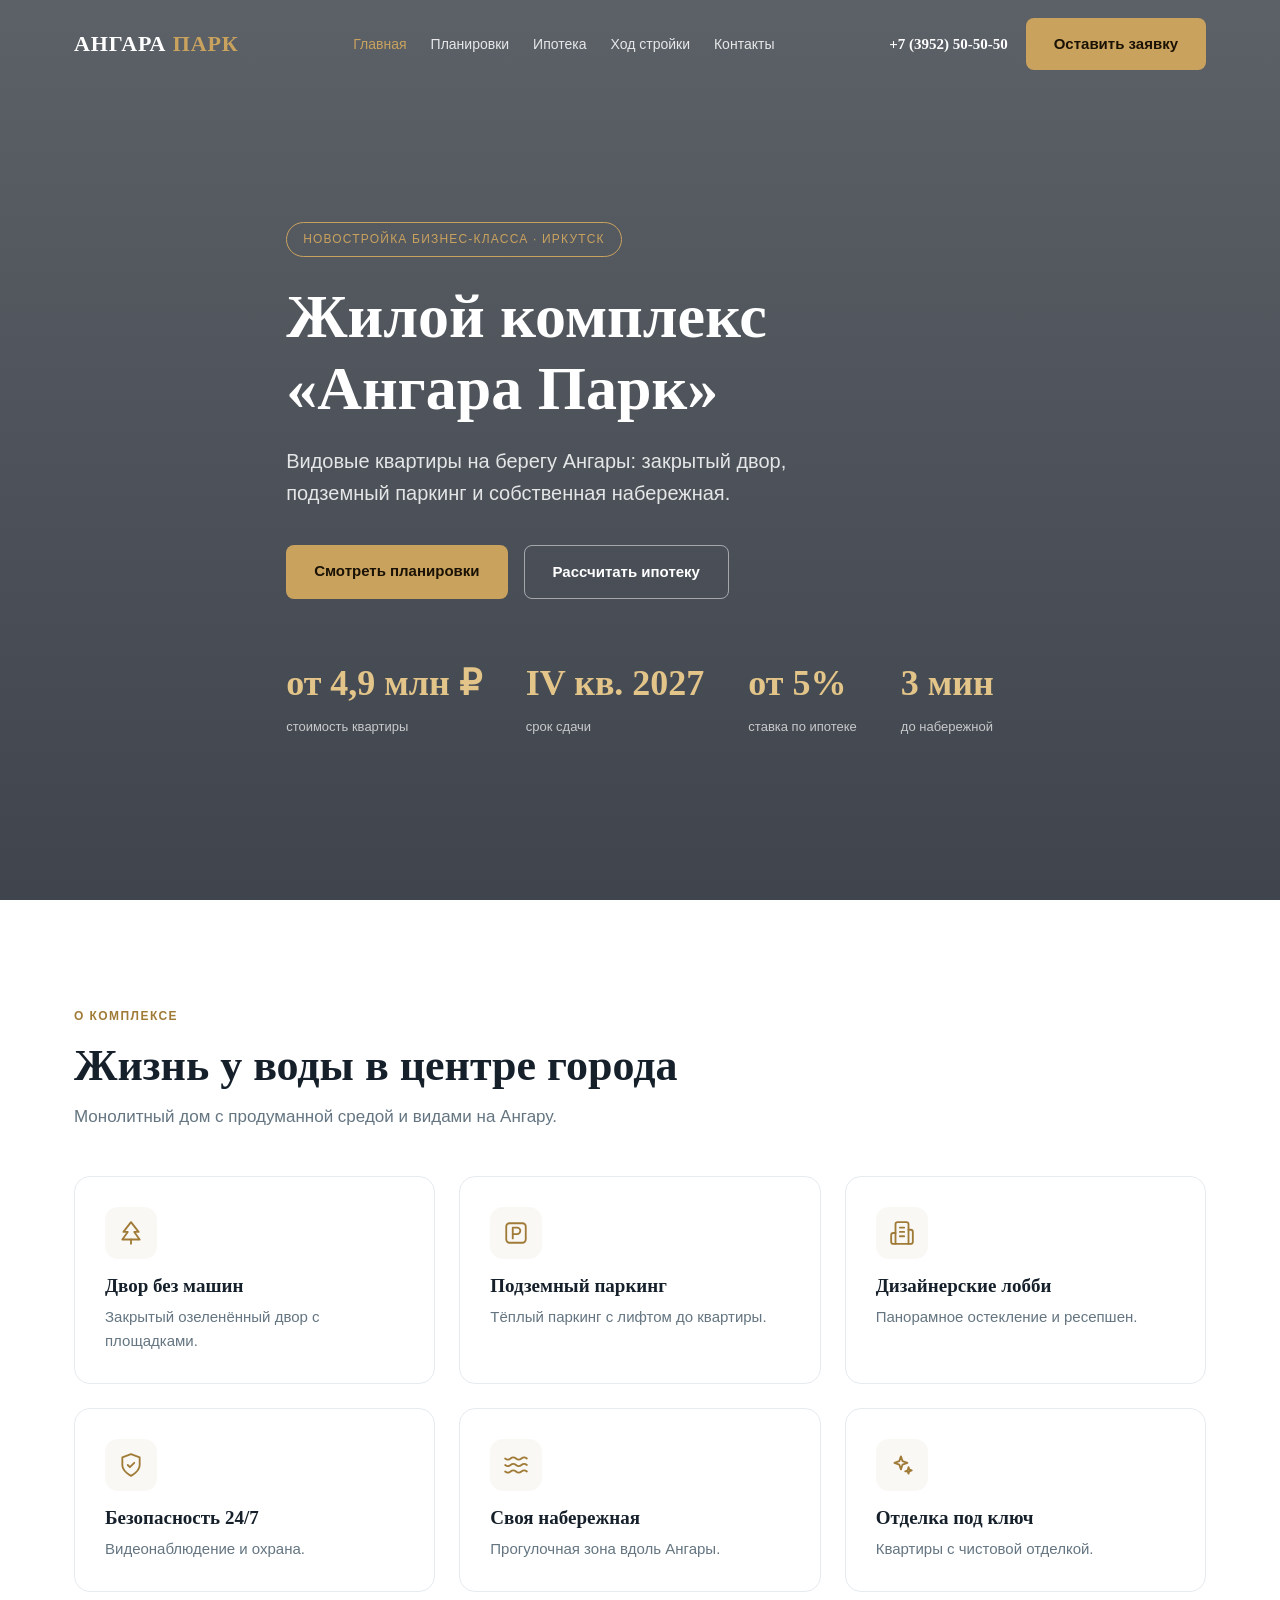
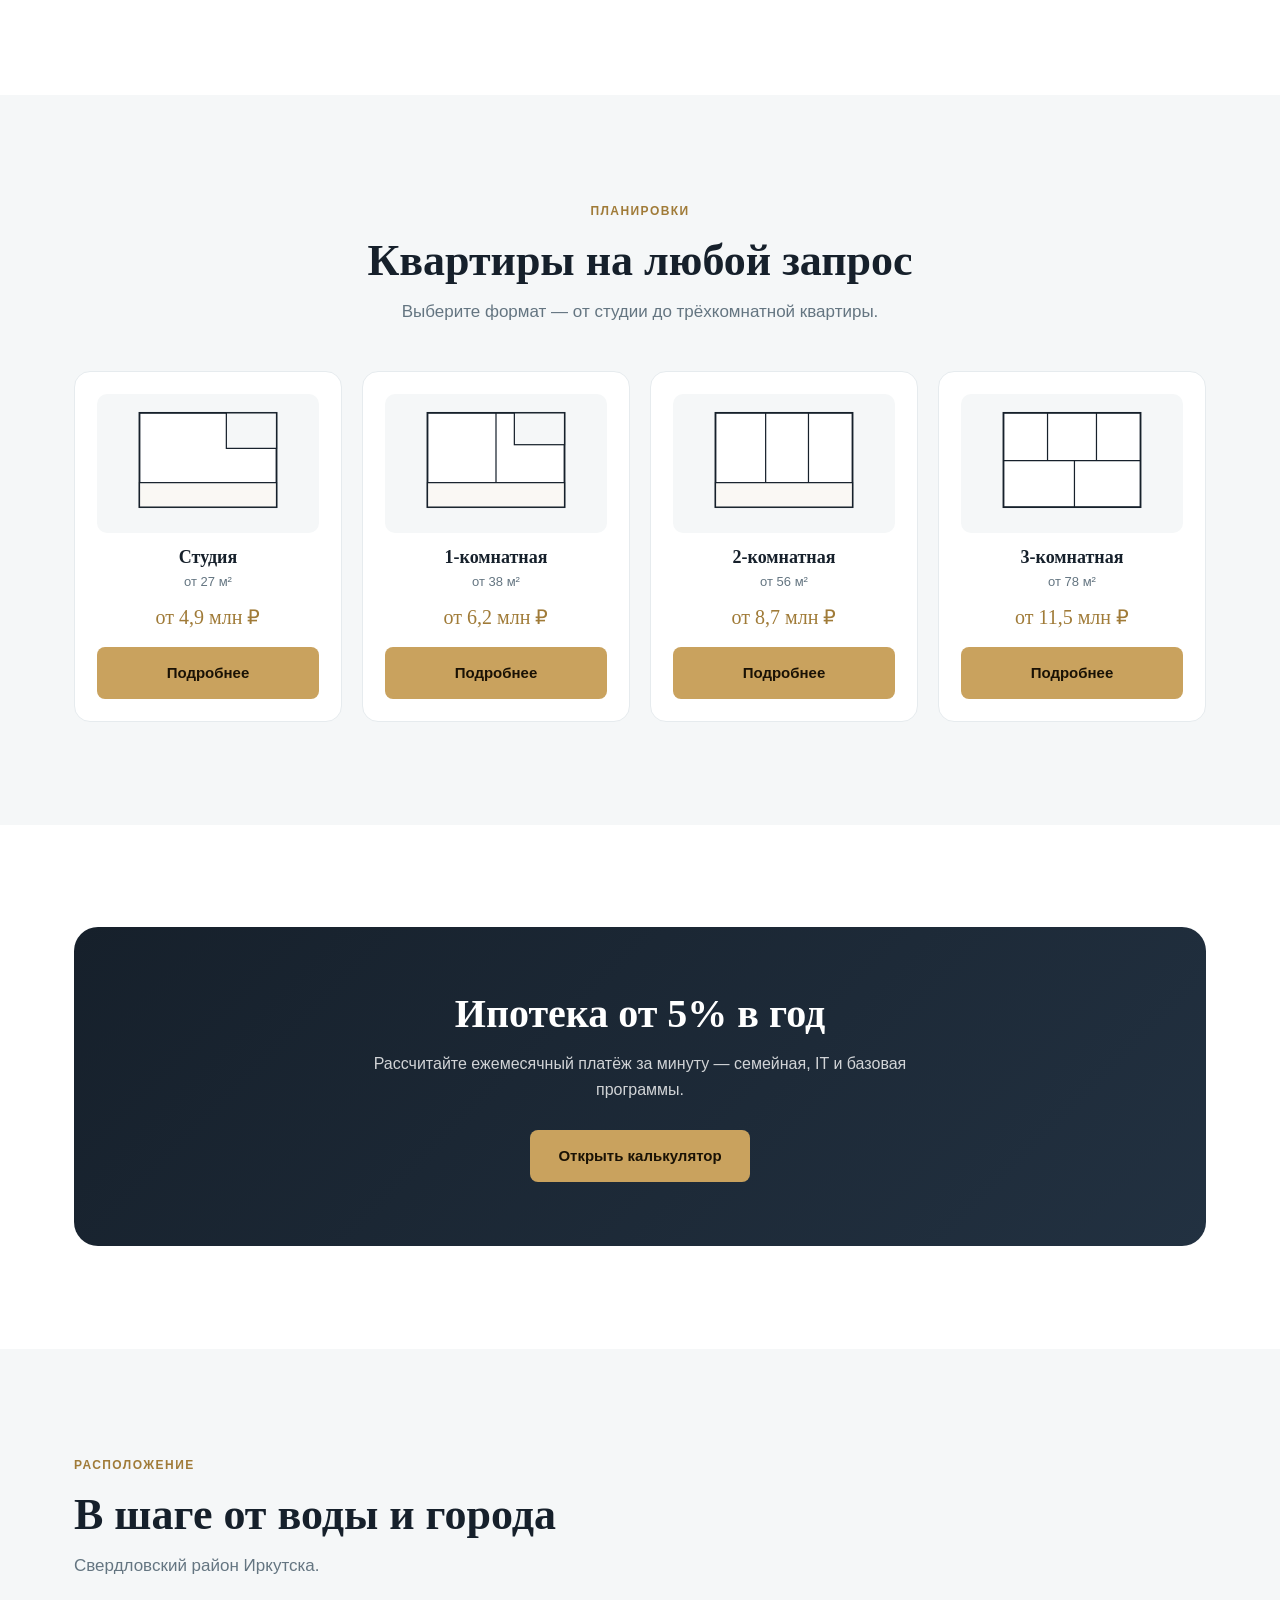
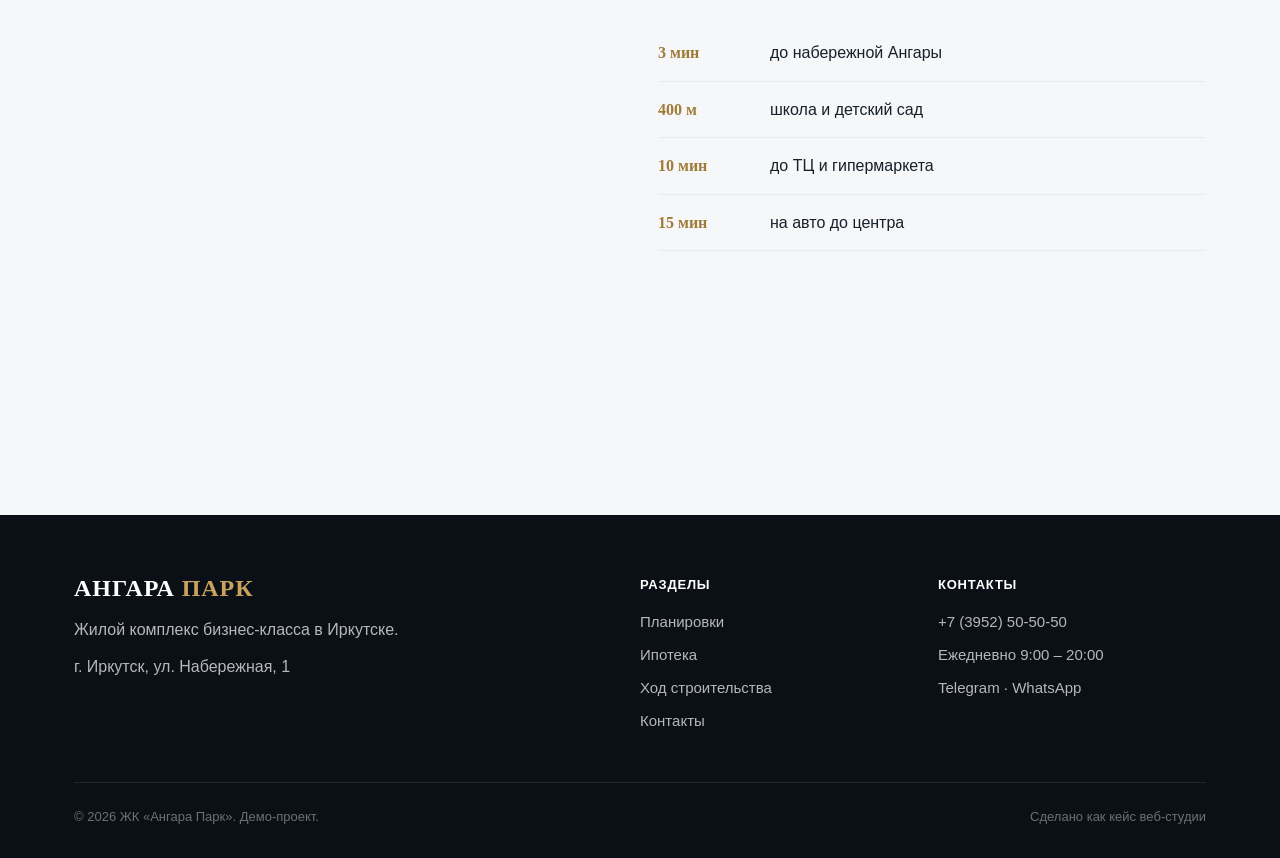
==== commit bae68a63: "Replace emoji with SVG icons (advantages + contacts), fix range sliders" ====
--- a/index.html
+++ b/index.html
@@ -54,12 +54,12 @@
 <section class="sec" id="about"><div class="wrap">
   <div class="sec-head reveal"><span class="sec-tag">О комплексе</span><h2>Жизнь у воды в центре города</h2><p>Монолитный дом с продуманной средой и видами на Ангару.</p></div>
   <div class="adv-grid">
-    <div class="adv reveal"><div class="ico">🌳</div><h3>Двор без машин</h3><p>Закрытый озеленённый двор с площадками.</p></div>
-    <div class="adv reveal"><div class="ico">🅿️</div><h3>Подземный паркинг</h3><p>Тёплый паркинг с лифтом до квартиры.</p></div>
-    <div class="adv reveal"><div class="ico">🏛️</div><h3>Дизайнерские лобби</h3><p>Панорамное остекление и ресепшен.</p></div>
-    <div class="adv reveal"><div class="ico">🛡️</div><h3>Безопасность 24/7</h3><p>Видеонаблюдение и охрана.</p></div>
-    <div class="adv reveal"><div class="ico">🌊</div><h3>Своя набережная</h3><p>Прогулочная зона вдоль Ангары.</p></div>
-    <div class="adv reveal"><div class="ico">✨</div><h3>Отделка под ключ</h3><p>Квартиры с чистовой отделкой.</p></div>
+    <div class="adv reveal"><div class="ico"><svg viewBox="0 0 24 24" fill="none" stroke="currentColor" stroke-width="1.7" stroke-linecap="round" stroke-linejoin="round"><path d="M12 2 5 11h4l-5 7h16l-5-7h4z"/><path d="M12 18v4"/></svg></div><h3>Двор без машин</h3><p>Закрытый озеленённый двор с площадками.</p></div>
+    <div class="adv reveal"><div class="ico"><svg viewBox="0 0 24 24" fill="none" stroke="currentColor" stroke-width="1.7" stroke-linecap="round" stroke-linejoin="round"><rect x="3" y="3" width="18" height="18" rx="3"/><path d="M9 17V7h4a3 3 0 0 1 0 6H9"/></svg></div><h3>Подземный паркинг</h3><p>Тёплый паркинг с лифтом до квартиры.</p></div>
+    <div class="adv reveal"><div class="ico"><svg viewBox="0 0 24 24" fill="none" stroke="currentColor" stroke-width="1.7" stroke-linecap="round" stroke-linejoin="round"><path d="M6 22V4a2 2 0 0 1 2-2h8a2 2 0 0 1 2 2v18Z"/><path d="M6 12H4a2 2 0 0 0-2 2v6a2 2 0 0 0 2 2h2"/><path d="M18 9h2a2 2 0 0 1 2 2v9a2 2 0 0 1-2 2h-2"/><path d="M10 7h4"/><path d="M10 11h4"/><path d="M10 15h4"/></svg></div><h3>Дизайнерские лобби</h3><p>Панорамное остекление и ресепшен.</p></div>
+    <div class="adv reveal"><div class="ico"><svg viewBox="0 0 24 24" fill="none" stroke="currentColor" stroke-width="1.7" stroke-linecap="round" stroke-linejoin="round"><path d="M12 22s8-4 8-10V5l-8-3-8 3v7c0 6 8 10 8 10"/><path d="m9 12 2 2 4-4"/></svg></div><h3>Безопасность 24/7</h3><p>Видеонаблюдение и охрана.</p></div>
+    <div class="adv reveal"><div class="ico"><svg viewBox="0 0 24 24" fill="none" stroke="currentColor" stroke-width="1.7" stroke-linecap="round" stroke-linejoin="round"><path d="M2 6c.6.5 1.2 1 2.5 1C7 7 7 5 9.5 5c2.6 0 2.4 2 5 2 2.5 0 2.5-2 5-2 1.3 0 1.9.5 2.5 1"/><path d="M2 12c.6.5 1.2 1 2.5 1 2.5 0 2.5-2 5-2 2.6 0 2.4 2 5 2 2.5 0 2.5-2 5-2 1.3 0 1.9.5 2.5 1"/><path d="M2 18c.6.5 1.2 1 2.5 1 2.5 0 2.5-2 5-2 2.6 0 2.4 2 5 2 2.5 0 2.5-2 5-2 1.3 0 1.9.5 2.5 1"/></svg></div><h3>Своя набережная</h3><p>Прогулочная зона вдоль Ангары.</p></div>
+    <div class="adv reveal"><div class="ico"><svg viewBox="0 0 24 24" fill="none" stroke="currentColor" stroke-width="1.7" stroke-linecap="round" stroke-linejoin="round"><path d="M11 4l1.5 4.4 4.5 1.6-4.5 1.6L11 16l-1.5-4.4L5 10l4.5-1.6z"/><path d="M18 14l.8 2.2 2.2.8-2.2.8L18 20l-.8-2.2L15 17.8l2.2-.8z"/></svg></div><h3>Отделка под ключ</h3><p>Квартиры с чистовой отделкой.</p></div>
   </div>
 </div></section>
 
--- a/style.css
+++ b/style.css
@@ -55,7 +55,8 @@
 .adv-grid{display:grid;grid-template-columns:repeat(3,1fr);gap:24px}
 .adv{background:#fff;border:1px solid var(--line);border-radius:16px;padding:30px;transition:.2s}
 .adv:hover{box-shadow:0 18px 40px rgba(15,22,32,.08);transform:translateY(-4px)}
-.adv .ico{width:52px;height:52px;border-radius:13px;background:var(--cream);display:flex;align-items:center;justify-content:center;font-size:25px;margin-bottom:16px}
+.adv .ico{width:52px;height:52px;border-radius:13px;background:var(--cream);display:flex;align-items:center;justify-content:center;color:var(--gold-deep);margin-bottom:16px}
+.adv .ico svg{width:26px;height:26px}
 .adv h3{font-size:19px;margin-bottom:8px}
 .adv p{color:var(--muted);font-size:15px}
 .teaser-grid{display:grid;grid-template-columns:repeat(4,1fr);gap:20px}
@@ -85,7 +86,10 @@
 .mctrl{margin-bottom:26px}
 .mctrl label{display:flex;justify-content:space-between;font-weight:600;margin-bottom:12px;font-size:15px}
 .mctrl label b{color:var(--gold-deep);font-family:Georgia,serif}
-.mctrl input[type=range]{width:100%;accent-color:var(--gold);height:4px}
+.mctrl input[type=range]{-webkit-appearance:none;appearance:none;width:100%;height:6px;border-radius:99px;background:var(--line);outline:none;margin:8px 0;cursor:pointer}
+.mctrl input[type=range]::-webkit-slider-thumb{-webkit-appearance:none;appearance:none;width:22px;height:22px;border-radius:50%;background:var(--gold);border:3px solid #fff;box-shadow:0 2px 7px rgba(15,22,32,.3);cursor:pointer}
+.mctrl input[type=range]::-moz-range-thumb{width:22px;height:22px;border-radius:50%;background:var(--gold);border:3px solid #fff;box-shadow:0 2px 7px rgba(15,22,32,.3);cursor:pointer}
+.mctrl input[type=range]::-moz-range-track{height:6px;border-radius:99px;background:var(--line)}
 .mpreset{display:flex;gap:8px;margin-top:10px;flex-wrap:wrap}
 .mpreset button{padding:8px 14px;border:1px solid var(--line);background:#fff;border-radius:8px;cursor:pointer;font:inherit;font-size:13px;color:var(--muted)}
 .mpreset button.on{border-color:var(--gold);color:var(--gold-deep);background:var(--cream);font-weight:600}
@@ -136,7 +140,8 @@
 .form-note{font-size:12px;color:rgba(255,255,255,.5);margin-top:12px}
 .contacts-grid{display:grid;grid-template-columns:repeat(3,1fr);gap:24px;margin-bottom:36px}
 .cinfo{background:#fff;border:1px solid var(--line);border-radius:16px;padding:28px}
-.cinfo .ico{font-size:26px;margin-bottom:10px}
+.cinfo .ico{width:50px;height:50px;border-radius:12px;background:var(--cream);display:flex;align-items:center;justify-content:center;color:var(--gold-deep);margin-bottom:14px}
+.cinfo .ico svg{width:25px;height:25px}
 .cinfo h3{font-size:17px;margin-bottom:6px}
 .cinfo p{color:var(--muted);font-size:15px}
 .cinfo a{color:var(--gold-deep)}
@@ -151,3 +156,4 @@
 .reveal.vis{opacity:1;transform:none}
 @media(max-width:900px){.adv-grid{grid-template-columns:1fr 1fr}.prog{grid-template-columns:1fr}.cat-grid{grid-template-columns:1fr 1fr}.teaser-grid{grid-template-columns:1fr 1fr}.programs{grid-template-columns:1fr}.contacts-grid{grid-template-columns:1fr}.ftr-grid{grid-template-columns:1fr 1fr}}
 @media(max-width:760px){.nav-links,.nav-phone{display:none}.burger{display:flex}.plan-card,.mort,.loc-grid,.form-wrap{grid-template-columns:1fr}.adv-grid,.cat-grid,.teaser-grid{grid-template-columns:1fr}.hero-stats{gap:26px}.loc-map iframe{min-height:300px}.ftr-grid{grid-template-columns:1fr}.map-full iframe{height:300px}}
+@media(max-width:560px){.hero{padding:116px 0 60px;min-height:auto}.hero h1{font-size:28px;line-height:1.14;margin-bottom:16px}.hero .sub{font-size:15px;margin-bottom:28px}.hero-cta{gap:10px;margin-bottom:36px}.hero-cta .btn{width:100%}.hero-stats{gap:20px 30px}.hstat b{font-size:24px}.page-hero{padding:118px 0 50px}.page-hero h1{font-size:26px}.page-hero p{font-size:15px}.sec-head h2{font-size:26px}.cat-svg svg,.teaser .ts svg{max-height:140px}}
